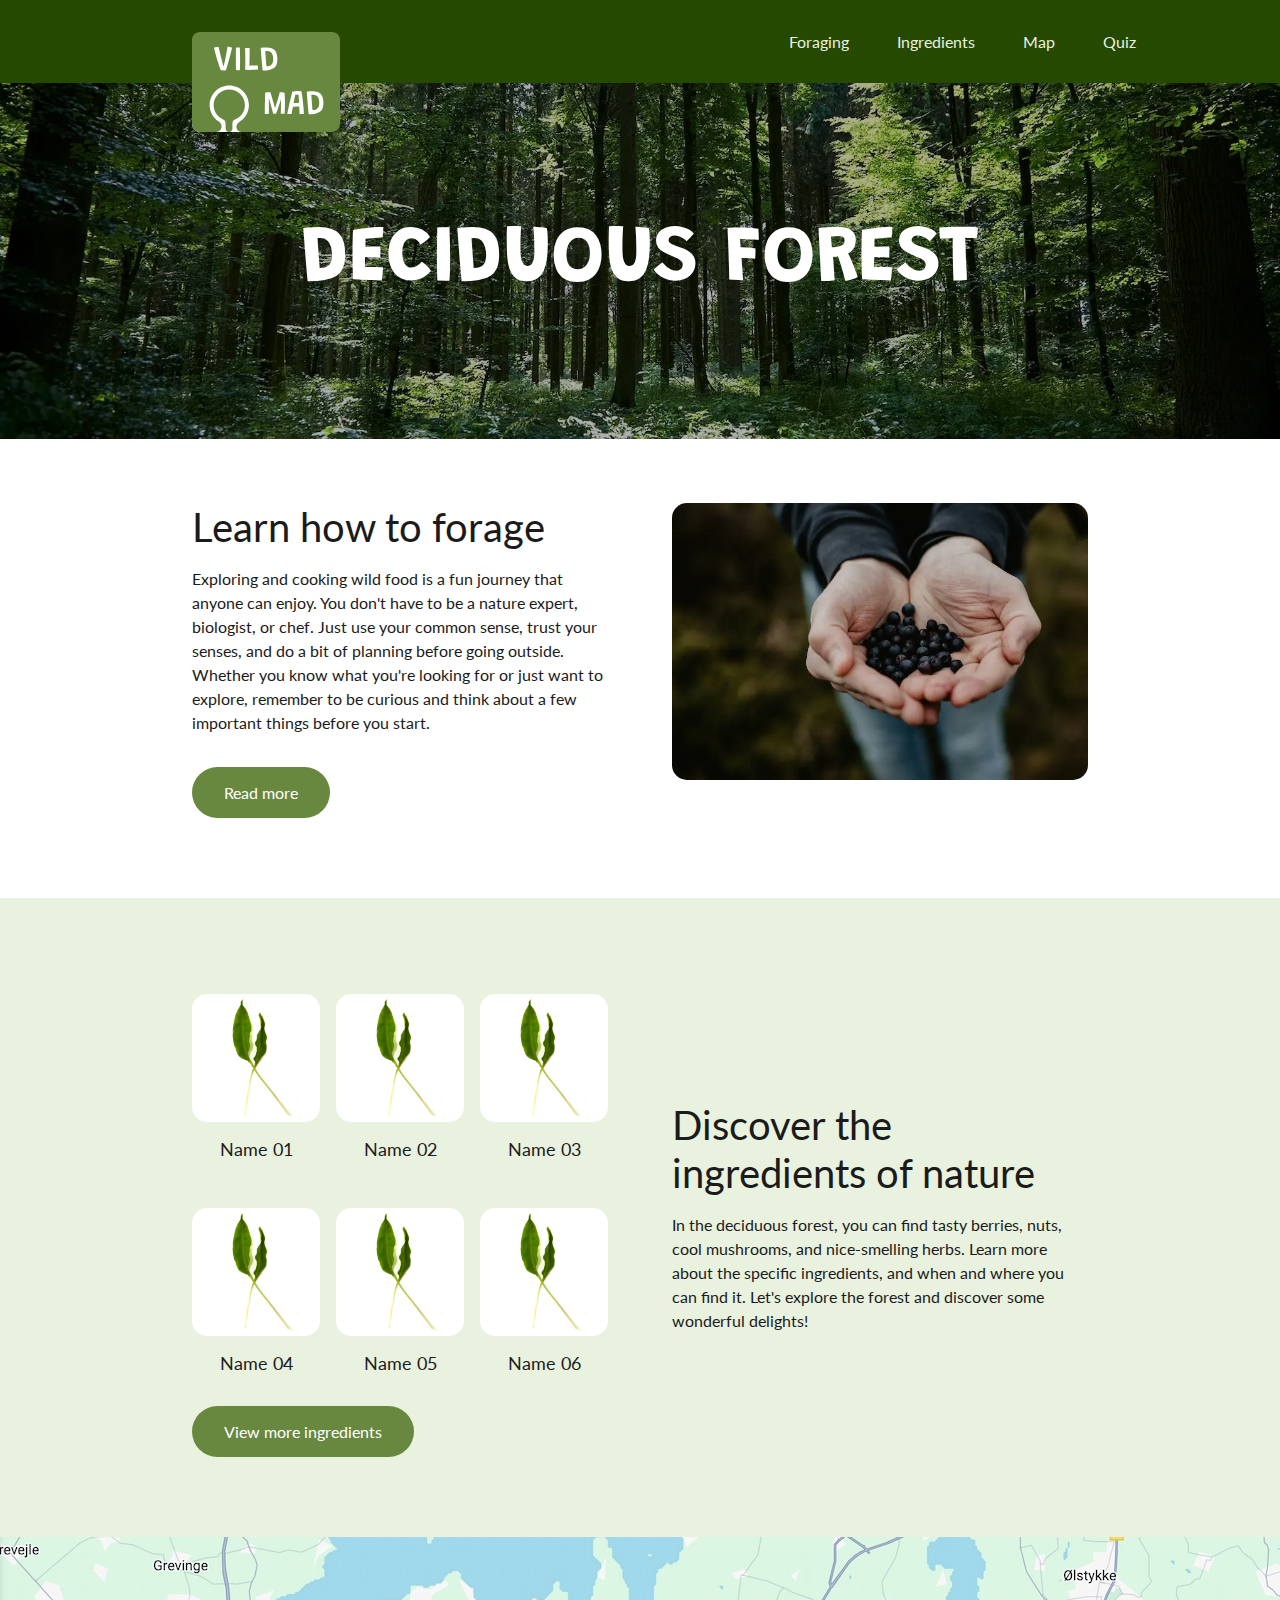
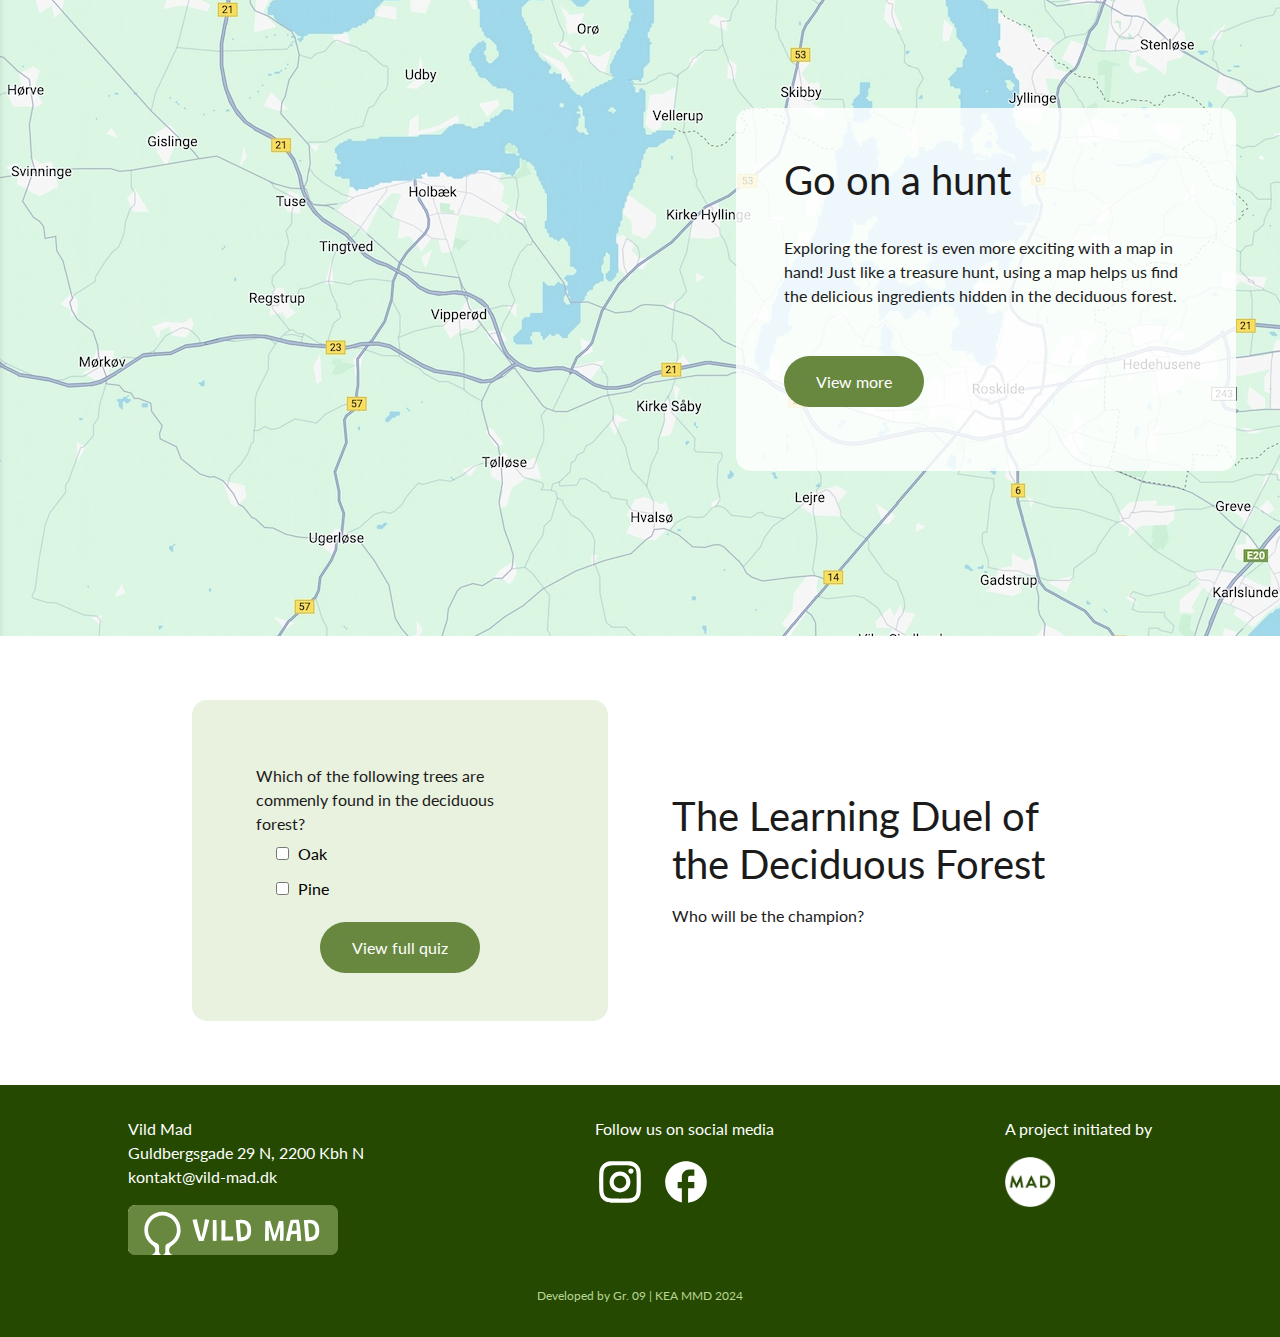
==== index.html @ 825accad "indsat billeder hero" ====
<!DOCTYPE html>
<html lang="en">
  <head>
    <meta charset="UTF-8" />
    <meta name="viewport" content="width=device-width, initial-scale=1.0" />
    <meta name="robots" content="noindex" />

    <!-- FAVICON -->
    <link rel="apple-touch-icon" sizes="180x180" href="apple-touch-icon.png" />
    <link rel="icon" type="image/png" sizes="32x32" href="favicon-32x32.png" />
    <link rel="icon" type="image/png" sizes="16x16" href="favicon-16x16.png" />
    <link rel="manifest" href="site.webmanifest" />

    <title>Vild mad</title>

    <!-- STYLESHEETS -->
    <link rel="stylesheet" href="css/general.css" />
    <link rel="stylesheet" href="css/index.css" />

    <!-- GOOGLE FONTS -->
    <link rel="preconnect" href="https://fonts.googleapis.com" />
    <link rel="preconnect" href="https://fonts.gstatic.com" crossorigin />
    <link href="https://fonts.googleapis.com/css2?family=Grandstander:ital,wght@0,100..900;1,100..900&family=Lato:ital,wght@0,100;0,300;0,400;0,700;0,900;1,100;1,300;1,400;1,700;1,900&display=swap" rel="stylesheet" />
  </head>

  <body>
    <header>
      <a href="index.html" class="header_link">
        <picture>
          <source media="(min-width:800px)" srcset="img/logo_main.svg" class="logo" />
          <img src="img/logo_long.svg" alt="logo" style="width: auto" class="logo" />
        </picture>
      </a>

      <nav>
        <ul class="menu">
          <li><a href="foraging.html" class="a_mur a_aske">Foraging</a></li>
          <li><a href="listview.html" class="a_nat a_aske">Ingredients</a></li>
          <li><a href="map.html" class="a_sol a_aske">Map</a></li>
          <li><a href="quiz.html" class="a_blom a_aske">Quiz</a></li>
        </ul>
        <div class="burger">
          <div class="line"></div>
          <div class="line"></div>
          <div class="line"></div>
        </div>
      </nav>
    </header>
    <main>
      <section>
        <div class="hero">
          <img src="img/index_hero.webp" alt="Trees" class="img_hero" />
          <h1 class="front">Deciduous forest</h1>
        </div>
      </section>

      <article class="foraging">
        <div class="flex_col">
          <h2>Learn how to forage</h2>
          <p>
            Exploring and cooking wild food is a fun journey that anyone can enjoy. You don't have to be a nature expert, biologist, or chef. Just use your common sense, trust your senses, and do a bit of planning before going outside. Whether you know what you're looking for or just want to explore, remember to be curious and think about a few
            important things before you start.
          </p>
          <a href="foraging.html" class="button">Read more</a>
        </div>
        <img src="img/berries.webp" alt="berries" class="img_forage_mini" />
        <!-- Photo by <a href="https://unsplash.com/@bthjnr?utm_content=creditCopyText&utm_medium=referral&utm_source=unsplash">Beth Jnr</a> on <a href="https://unsplash.com/photos/person-holding-black-round-fruits-bgFJ8_QBs0k?utm_content=creditCopyText&utm_medium=referral&utm_source=unsplash">Unsplash</a>-->
      </article>

      <section class="discover">
        <div class="flex_col">
          <h2>Discover the ingredients of nature</h2>
          <p>In the deciduous forest, you can find tasty berries, nuts, cool mushrooms, and nice-smelling herbs. Learn more about the specific ingredients, and when and where you can find it. Let's explore the forest and discover some wonderful delights!</p>
        </div>
        <div class="flex_col order">
          <div class="list">
            <article class="ingredient_article">
              <img class="ingredient_image" src="img/VILDMAD_RV_Ramslog_02.jpg" alt="Image of ingredient" />
              <h4 class="ingredient_name">Name 01</h4>

              <a class="ingredient_link" href="singleview.html"></a>
            </article>
            <article class="ingredient_article">
              <img class="ingredient_image" src="img/VILDMAD_RV_Ramslog_02.jpg" alt="Image of ingredient" />
              <h4 class="ingredient_name">Name 02</h4>

              <a class="ingredient_link" href="singleview.html"></a>
            </article>
            <article class="ingredient_article">
              <img class="ingredient_image" src="img/VILDMAD_RV_Ramslog_02.jpg" alt="Image of ingredient" />
              <h4 class="ingredient_name">Name 03</h4>

              <a class="ingredient_link" href="singleview.html"></a>
            </article>
            <article class="ingredient_article">
              <img class="ingredient_image" src="img/VILDMAD_RV_Ramslog_02.jpg" alt="Image of ingredient" />
              <h4 class="ingredient_name">Name 04</h4>

              <a class="ingredient_link" href="singleview.html"></a>
            </article>
            <article class="ingredient_article">
              <img class="ingredient_image" src="img/VILDMAD_RV_Ramslog_02.jpg" alt="Image of ingredient" />
              <h4 class="ingredient_name">Name 05</h4>

              <a class="ingredient_link" href="singleview.html"></a>
            </article>
            <article class="ingredient_article">
              <img class="ingredient_image" src="img/VILDMAD_RV_Ramslog_02.jpg" alt="Image of ingredient" />
              <h4 class="ingredient_name">Name 06</h4>

              <a class="ingredient_link" href="singleview.html"></a>
            </article>
          </div>
          <a href="listview.html" class="button">View more ingredients</a>
        </div>
      </section>

      <section class="map">
        <!-- <img src="img/google.webp" alt="map" class="img_map"> -->
        <picture>
          <source media="(min-width:650px)" srcset="img/google.webp" class="img_map" />
          <img src="img/google_2.png" alt="Flowers" style="width: auto" class="img_map" />
        </picture>
        <div class="map_boks">
          <h2>Go on a hunt</h2>
          <p>Exploring the forest is even more exciting with a map in hand! Just like a treasure hunt, using a map helps us find the delicious ingredients hidden in the deciduous forest.</p>
          <a href="map.html" class="button">View more</a>
        </div>
      </section>
      <article class="quiz">
        <div class="flex_col">
          <h2>The Learning Duel of the Deciduous Forest</h2>
          <p>Who will be the champion?</p>
        </div>
        <div class="question order">
          <p>Which of the following trees are commenly found in the deciduous forest?</p>
          <!-- Checkbox med inspiration fra chatGPT -->
          <label> <input type="checkbox" name="color" value="oak" /> Oak </label>
          <label> <input type="checkbox" name="color" value="pine" /> Pine </label>
          <a href="quiz.html" class="button b_center">View full quiz</a>
        </div>
      </article>
    </main>
    <footer>
      <section class="footer">
        <div class="footer_col">
          <p>Vild Mad <br />Guldbergsgade 29 N, 2200 Kbh N <br />kontakt@vild-mad.dk</p>
          <img src="img/logo_long.svg" alt="logo" class="footer_logo" />
        </div>
        <div class="social_flex">
          <p>Follow us on social media</p>
          <div class="social_icon_flex">
            <a href="https://www.instagram.com/">
              <img src="img/instagram.svg" alt="Instagram Logo" class="icon_social" />
            </a>
            <a href="https://www.facebook.com/">
              <img src="img/facebook.svg" alt="Facebook Logo" class="icon_social" />
            </a>
          </div>
        </div>
        <div class="footer_col">
          <p>A project initiated by</p>
          <img src="img/mad.png" alt="MAD logo" class="mad_logo" />
        </div>
      </section>
      <p class="small">Developed by Gr. 09 | KEA MMD 2024</p>
    </footer>
    <!-- Link til .js -->
    <script src="js/burgermenu.js"></script>
  </body>
</html>
---- css/general.css ----
/***********************************  VARIABLER  ***********************************/

html {
  --font_display: "Grandstander", sans-serif;
  --font_body: "Lato", sans-serif;

  --gap_s: 1rem;
  --gap_m: 2rem;
  --gap_l: 4rem;

  --radius: 15px;
  --radius_button: 30px;

  --black: #1b1b1b;
  --white: #ffffff;
  --green_1: #e9f1df;
  --green_2: #b8d593;
  --green_3: #688840;
  --green_4: #254900;
}

/***********************************  RESET + BASE ***********************************/
* {
  box-sizing: border-box;
  padding: 0;
  margin: 0;
}

body {
  max-width: 1920px;
  margin: 0 auto;
}

article {
  margin: var(--gap_m) 10%;
}

/***********************************  TEXT  ***********************************/
h1 {
  font-family: var(--font_display);
  font-size: 2.5rem;
  font-weight: 700;
  text-transform: uppercase;
  color: var(--white);
}

h2 {
  font-family: var(--font_body);
  font-size: 1.75rem;
  font-weight: 400;
  color: var(--black);
}

h3 {
  font-family: var(--font_body);
  font-size: 1.25rem;
  font-weight: 400;
  color: var(--black);
}

h4 {
  font-family: var(--font_body);
  font-size: 1.15rem;
  font-weight: 400;
  color: var(--black);
}

p {
  font-family: var(--font_body);
  font-size: 0.8rem;
  font-weight: 400;
  line-height: 150%;
  color: var(--black);
  max-width: 65ch;
}

/***********************************  IMAGES  ***********************************/
img {
  width: 100%;
  height: auto;
  display: block;
  border-radius: var(--radius);
}

.img_hero {
  border-radius: 0;
}

/***********************************  LINKS + BUTTONS  ***********************************/
/* LINKS */
a {
  font-family: var(--font_body);
  font-size: 1rem;
  font-weight: 400;
  text-decoration: none;
  color: var(--white);
}

a:visited {
  color: var(--white);
}

a:hover {
  color: var(--green_1);
}

.button {
  background-color: var(--green_3);
  border-radius: var(--radius_button);
  padding: 1rem 2rem;
  margin: 1rem 0;
  width: fit-content;
}

/***********************************  ELEMENTER  ***********************************/
.hero {
  position: relative;
  display: flex;
  justify-content: center;
  align-items: center;
}

.front {
  position: absolute;
  z-index: 1;
}

/***********************************  HEADER  ***********************************/
header {
  display: flex;
  justify-content: space-between;
  align-items: center;
  padding: 1rem 10%;

  background-color: var(--green_4);
  box-shadow: 0 0 10px rgba(0, 0, 0, 0.1);
}

.logo {
  height: 40px;
  width: auto;
  border-radius: 0px;
}

nav {
  display: flex;
  align-items: center;
}

.menu {
  display: flex;
  list-style: none;
  margin: 0;
  padding: 0;
}

.menu li {
  margin-right: 1rem;
}

.menu li:last-child {
  margin-right: 0;
}

.menu a {
  display: block;
  padding: 1rem;
  color: var(--green_1);
  text-decoration: none;
  transition: color 0.3s;
  text-align: end;
}

.menu a:hover {
  color: var(--white);
}

.burger {
  width: 30px;
  height: 20px;
  cursor: pointer;
}

.burger .line {
  width: 100%;
  height: 2px;
  background-color: var(--white);
  margin-bottom: 5px;
  transition: 0.2s linear;
}
.burger {
  display: none;
}
@media screen and (max-width: 800px) {
  .menu {
    display: none;
  }
  .burger {
    display: block;
  }
  .burger.active .line:nth-child(1) {
    transform: rotate(45deg) translate(5px, 5px);
    transition: 0.2s linear;
  }

  .burger.active .line:nth-child(2) {
    opacity: 0;
    transition: 0.15s linear;
  }

  .burger.active .line:nth-child(3) {
    transform: rotate(-45deg) translate(5px, -5px);
    transition: 0.2s linear;
  }

  nav.active .menu {
    display: block;
    background-color: var(--green_4);
    opacity: 80%;
    position: absolute;
    top: 50px;
    left: 0;
    width: 100%;
    height: 100%;
    box-shadow: 0 0 10px rgba(0, 0, 0, 0.1);
    z-index: 100;
  }

  nav.active .menu li {
    margin: 10px 20px;
  }

  nav.active .menu a {
    font-size: 24px;
  }
}

/***********************************  FOOTER  ***********************************/
footer {
  background-color: var(--green_4);
  padding: var(--gap_m) 10%;
  display: flex;
  flex-direction: column;
  gap: var(--gap_m);
}

footer p {
  color: var(--white);
}

.footer {
  display: flex;
  flex-direction: column;
  gap: var(--gap_m);
}

.footer_col {
  display: flex;
  flex-direction: column;
  gap: var(--gap_s);
  align-items: start;
}

.footer_logo {
  height: 50px;
  width: auto;
  border-radius: 0px;
}

.social_flex {
  display: flex;
  flex-direction: column;
  align-items: start;
}
.social_icon_flex {
  display: flex;
  flex-direction: row;
  align-items: center;
  justify-items: center;
  gap: 1rem;
  margin: 1rem 0;
}

.icon_social,
.mad_logo {
  width: 50px;
}

.small {
  color: var(--green_2);
  font-size: 0.75rem;
}

/***********************************  FLEX  ***********************************/
.flex_col {
  display: flex;
  flex-direction: column;
  gap: var(--gap_s);
}

/******************************************************************************************************************************/
/**********************************************************  DESKTOP  *********************************************************/
@media (min-width: 800px) {
  /*  HEADER  */
  header {
    position: relative;
    justify-content: end;
    overflow: visible;
  }

  .header_link {
    position: absolute;
    top: var(--gap_m);
    left: 15%;
    z-index: 2;
  }

  .logo {
    height: 100px;
  }
  /* TEXT */
  h1 {
    font-size: 5rem;
  }
  h2 {
    font-size: 2.5rem;
  }
  h3 {
    font-size: 1.75rem;
  }
  p {
    font-size: 1rem;
  }

  footer {
    display: flex;
    flex-direction: column;
    align-items: center;
  }

  .footer {
    display: flex;
    flex-direction: row;
    justify-content: space-between;
    gap: var(--gap_m);
    width: 100%;
  }
}
---- css/index.css ----
/***********************************  VARIABLER  ***********************************/

html {
  --font_display: "Grandstander", sans-serif;
  --font_body: "Lato", sans-serif;

  --gap_s: 1rem;
  --gap_m: 2rem;
  --gap_l: 4rem;

  --radius: 15px;
  --radius_button: 30px;

  --black: #1b1b1b;
  --white: #ffffff;
  --green_1: #e9f1df;
  --green_2: #b8d593;
  --green_3: #688840;
  --green_4: #254900;
}

.img_hero {
  filter: brightness(70%);
}

/*************** FORAGE *******************/
.foraging {
  display: flex;
  flex-direction: column;
  gap: var(--gap_m);
}

.img_forage_mini {
  max-width: 450px;
}

/********* DISCOVER / INGREDIENTS *********/
.discover {
  background-color: var(--green_1);
  padding: var(--gap_l) 10%;
}

.list {
  display: grid;
  grid-template-columns: repeat(auto-fill, minmax(150px, 1fr));
  gap: var(--gap_s);
}

.ingredient_article {
  position: relative;
  display: flex;
  flex-direction: column;
  align-items: center;
  gap: var(--gap_s);
  margin: var(--gap_m) 0 0;
}

.ingredient_link {
  position: absolute;
  top: 0;
  left: 0;
  width: 100%;
  height: 100%;
}

/******************* MAP ******************/
.map {
  position: relative;
}

.img_map {
  border-radius: 0;
}

.map_boks {
  background-color: rgba(255, 255, 255, 0.824);
  position: absolute;
  z-index: 1;
  top: 0%;
  left: 0%;
  width: 82%;
  max-width: 500px;
  padding: var(--gap_m);
  margin: var(--gap_m);
  border-radius: var(--radius);
  display: flex;
  flex-direction: column;
  gap: var(--gap_s);
}

/***************** QUIZ *******************/
.quiz {
  display: flex;
  flex-direction: column;
  gap: var(--gap_m);
}

.question {
  background-color: var(--green_1);
  padding: 4rem 4rem 2rem 4rem;
  border-radius: var(--radius);
  display: flex;
  align-content: center;
  flex-direction: column;
}

label {
  display: block;
  margin-bottom: 8px;
  font-family: var(--font_body);
  padding-left: 20px;
  padding-top: 8px;
}

input[type="checkbox"] {
  margin-right: 5px;
  font-family: var(--font_body);
}

.b_center {
  align-self: center;
}

@media screen and (min-width: 800px) {
  .order {
    order: -1;
  }

  .flex_col {
    justify-content: center;
  }
  /**************** FORAGE ****************/
  .foraging {
    display: grid;
    grid-template-columns: 1fr 1fr;
    gap: var(--gap_l);
    margin: var(--gap_l) 15%;
  }

  .list {
    grid-template-columns: 1fr 1fr 1fr;
  }

  /******** DISCOVER / INGREDIENTS *********/
  .discover {
    display: grid;
    grid-template-columns: 1fr 1fr;
    gap: var(--gap_l);
    padding: var(--gap_l) 15%;
  }

  /******************* MAP ******************/
  .map {
    position: relative;
    display: flex;
    flex-direction: column;
    gap: var(--gap_m);
  }
  .map_boks {
    background-color: rgba(255, 255, 255, 0.824);
    position: absolute;
    z-index: 1;
    top: 20%;
    left: 55%;
    padding: 3rem;
    margin: var(--gap_m);
    border-radius: var(--radius);
    display: flex;
    flex-direction: column;
    gap: var(--gap_m);
  }

  /***************** QUIZ *******************/
  .quiz {
    display: grid;
    grid-template-columns: 1fr 1fr;
    gap: var(--gap_l);
    margin: var(--gap_l) 15%;
  }
}
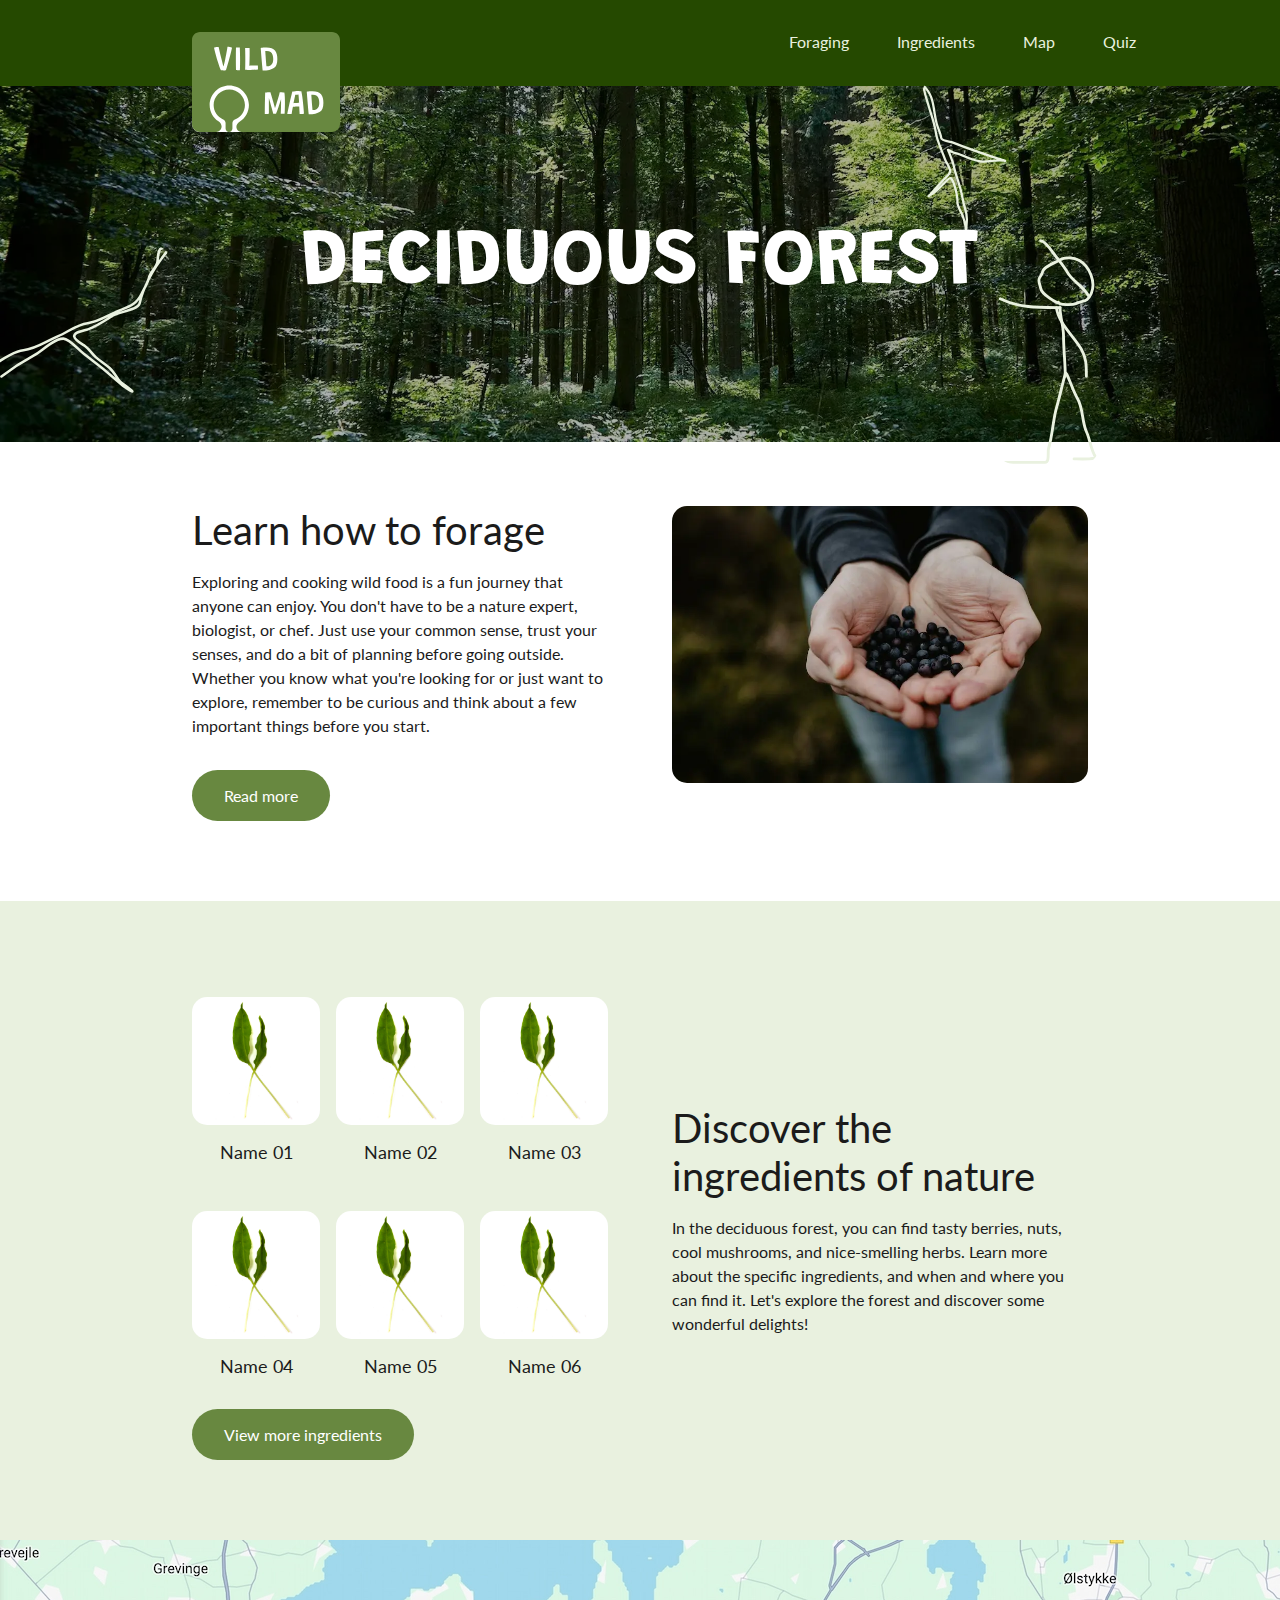
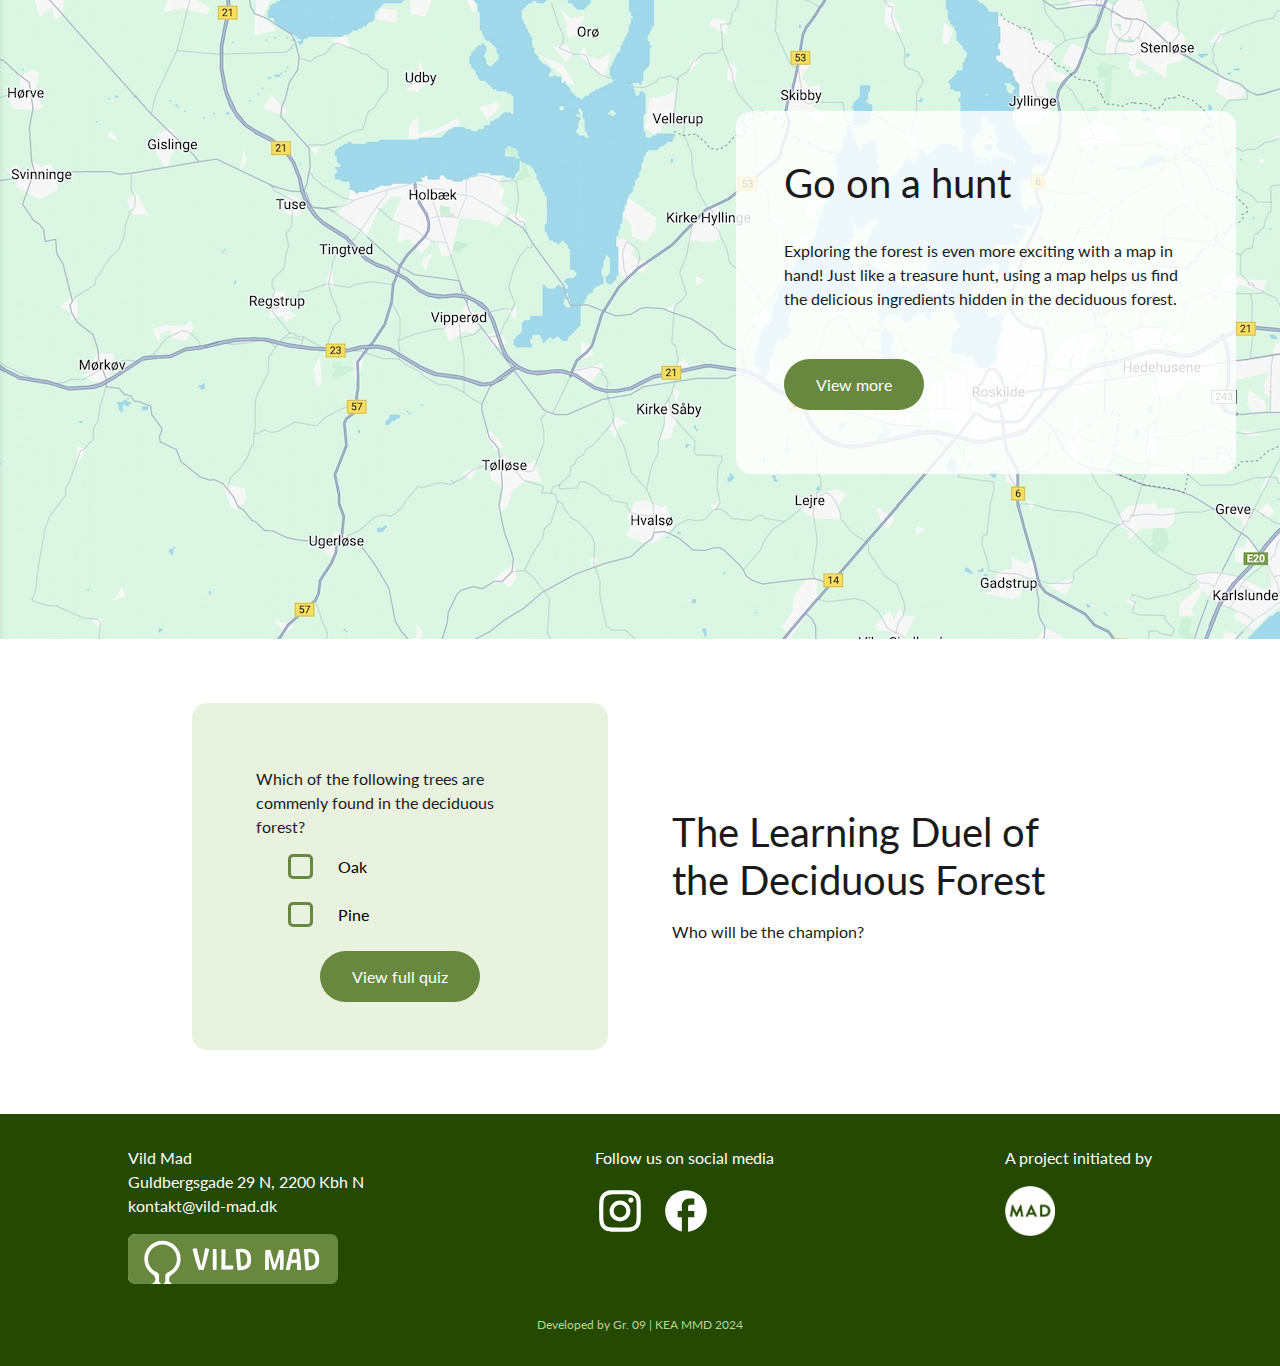
==== commit 2f9a17d0: "tegninger" ====
--- a/index.html
+++ b/index.html
@@ -51,6 +51,9 @@
         <div class="hero">
           <img src="img/index_hero.webp" alt="Trees" class="img_hero" />
           <h1 class="front">Deciduous forest</h1>
+          <img class="mand" src="img/mand.svg" alt="mand" />
+          <img class="gren_7" src="img/gren7.svg" alt="gren" />
+          <img class="gren_3" src="img/gren3.svg" alt="gren" />
         </div>
       </section>
 
--- a/css/general.css
+++ b/css/general.css
@@ -112,6 +112,44 @@
   width: fit-content;
 }
 
+.button:hover {
+  transform: scale(1.05);
+}
+
+/***********************************  LISTEPUNKTER  ***********************************/
+
+/* Nedenstående er lånt herfra https://codepen.io/toianw/pen/YqEqrz */
+
+li {
+  list-style-type: none;
+}
+
+li > a {
+  display: inline-block;
+  position: relative;
+}
+
+li > a::after {
+  content: "";
+  display: block;
+  margin: auto;
+  height: 3px;
+  width: 0;
+  top: 5px;
+  background: transparent;
+  transition: all 0.3s;
+}
+
+li > a:hover::after,
+li > a.active-nav::after {
+  width: 100%;
+  background: var(--green_3);
+}
+
+.active {
+  font-weight: 800;
+  color: var(--white);
+}
 /***********************************  ELEMENTER  ***********************************/
 .hero {
   position: relative;
@@ -291,6 +329,42 @@
   font-size: 0.75rem;
 }
 
+/***********************************  BREADCRUMBS  ***********************************/
+/* Opbygget efter følgende: https://www.w3schools.com/howto/howto_css_breadcrumbs.asp */
+
+/* Style the list */
+ul.breadcrumb {
+  padding: var(--gap_s);
+  list-style: none;
+  /* background-color: #eee; */
+}
+
+/* Display list items side by side */
+ul.breadcrumb li {
+  display: inline;
+  font-size: 1rem;
+  font-family: var(--font_body);
+}
+
+/* Add a slash symbol (/) before/behind each list item */
+ul.breadcrumb li + li:before {
+  padding: var(--gap_s);
+  color: var(--black);
+  content: "/\00a0";
+}
+
+/* Add a color to all links inside the list */
+ul.breadcrumb li a {
+  color: var(--green_3);
+  text-decoration: none;
+}
+
+/* Add a color on mouse-over */
+ul.breadcrumb li a:hover {
+  color: var(--green_3);
+  text-decoration: underline;
+}
+
 /***********************************  FLEX  ***********************************/
 .flex_col {
   display: flex;
--- a/css/index.css
+++ b/css/index.css
@@ -121,6 +121,41 @@
   align-self: center;
 }
 
+/***************** checkbox ***********/
+.quiz label {
+  display: block;
+  display: flex;
+  justify-content: flex-start;
+  align-items: center;
+  margin-top: 15px;
+  padding: 0rem 2rem;
+  gap: 20px;
+}
+
+input[type="checkbox"] {
+  appearance: none;
+  -webkit-appearance: none;
+  display: flex;
+  align-content: center;
+  justify-content: center;
+  font-size: 2rem;
+  padding: 0.1rem;
+  border: 0.2rem solid var(--green_3);
+  border-radius: 5px;
+}
+
+input[type="checkbox"]::before {
+  content: "";
+  width: 1rem;
+  height: 1rem;
+  transform: scale(0);
+  background-color: var(--green_3);
+}
+
+input[type="checkbox"]:checked::before {
+  transform: scale(1);
+}
+
 @media screen and (min-width: 800px) {
   .order {
     order: -1;
@@ -129,6 +164,29 @@
   .flex_col {
     justify-content: center;
   }
+
+  /**************** ilustrationer ****************/
+  .mand {
+    position: absolute;
+    top: 43%;
+    left: 78%;
+    width: 100px;
+  }
+
+  .gren_7 {
+    position: absolute;
+    top: 45%;
+    left: 0%;
+    width: 170px;
+  }
+
+  .gren_3 {
+    position: absolute;
+    top: -2%;
+    left: 72%;
+    width: 85px;
+  }
+
   /**************** FORAGE ****************/
   .foraging {
     display: grid;
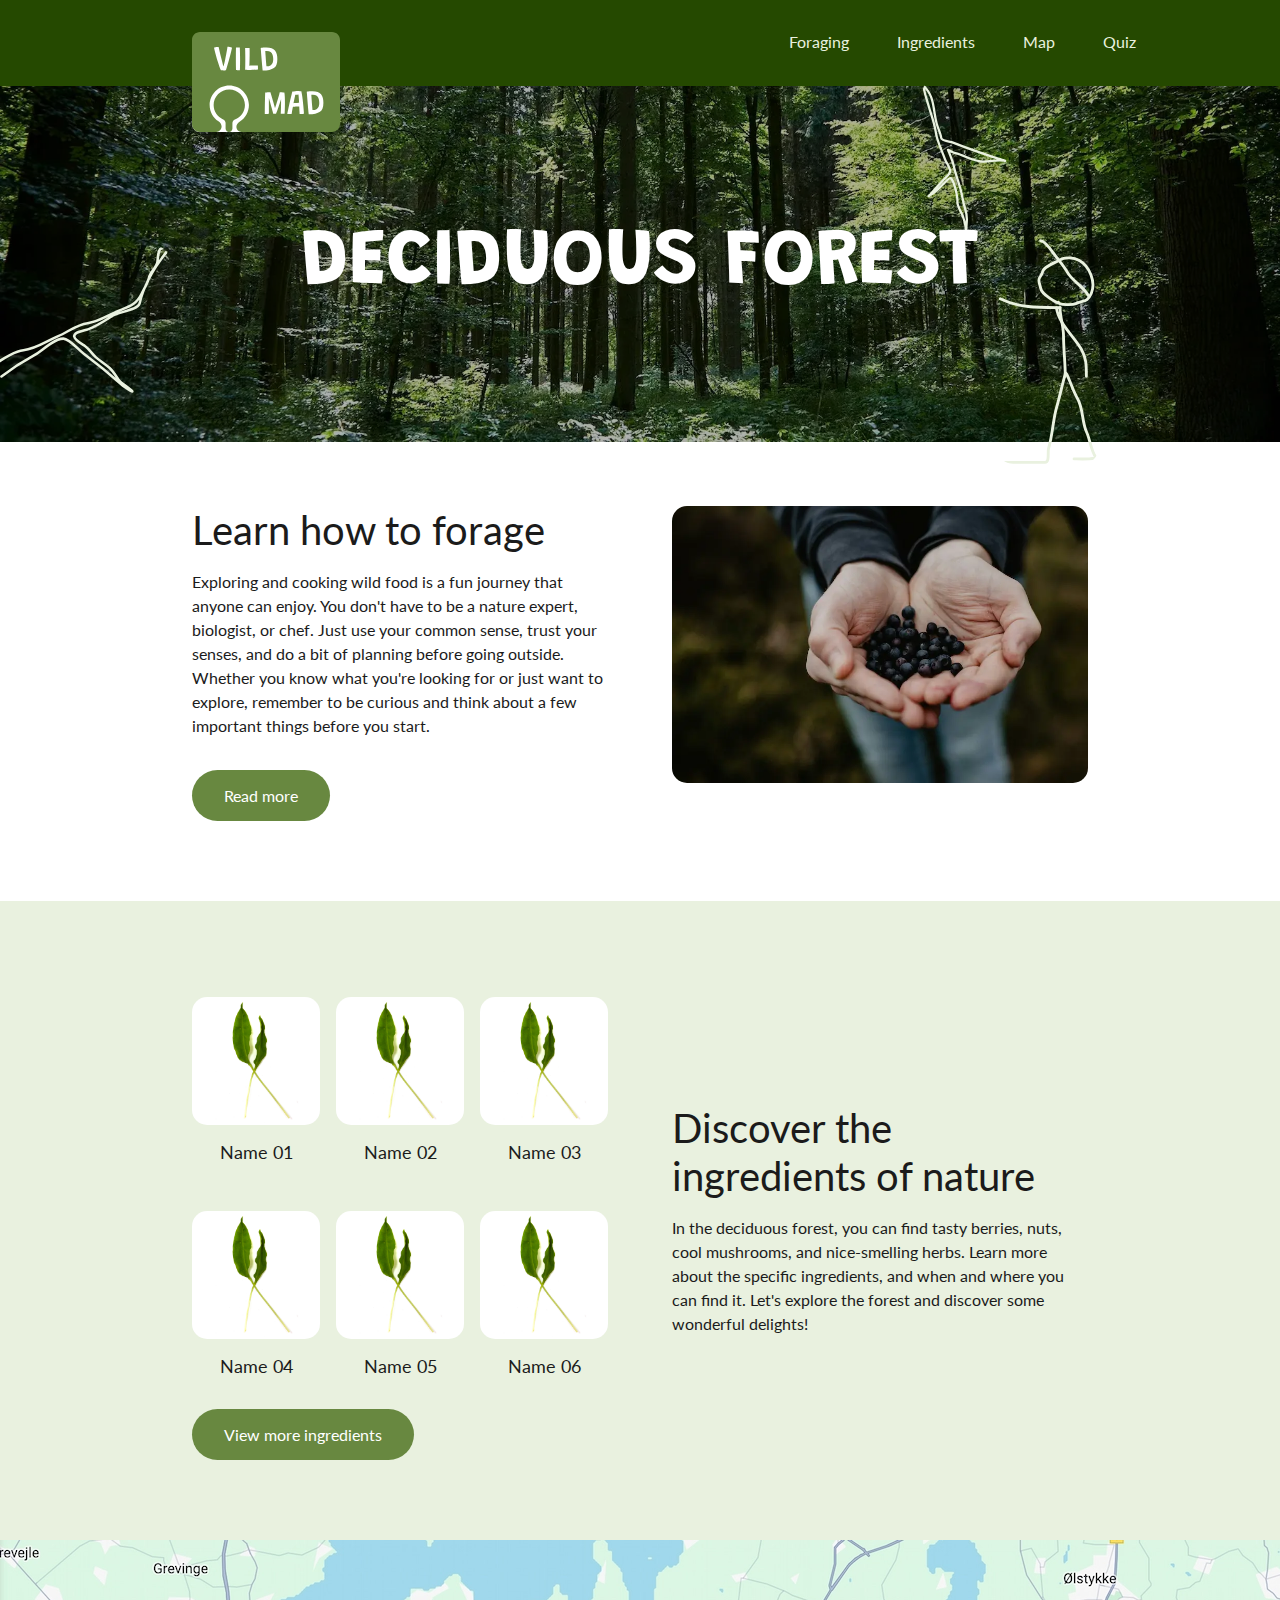
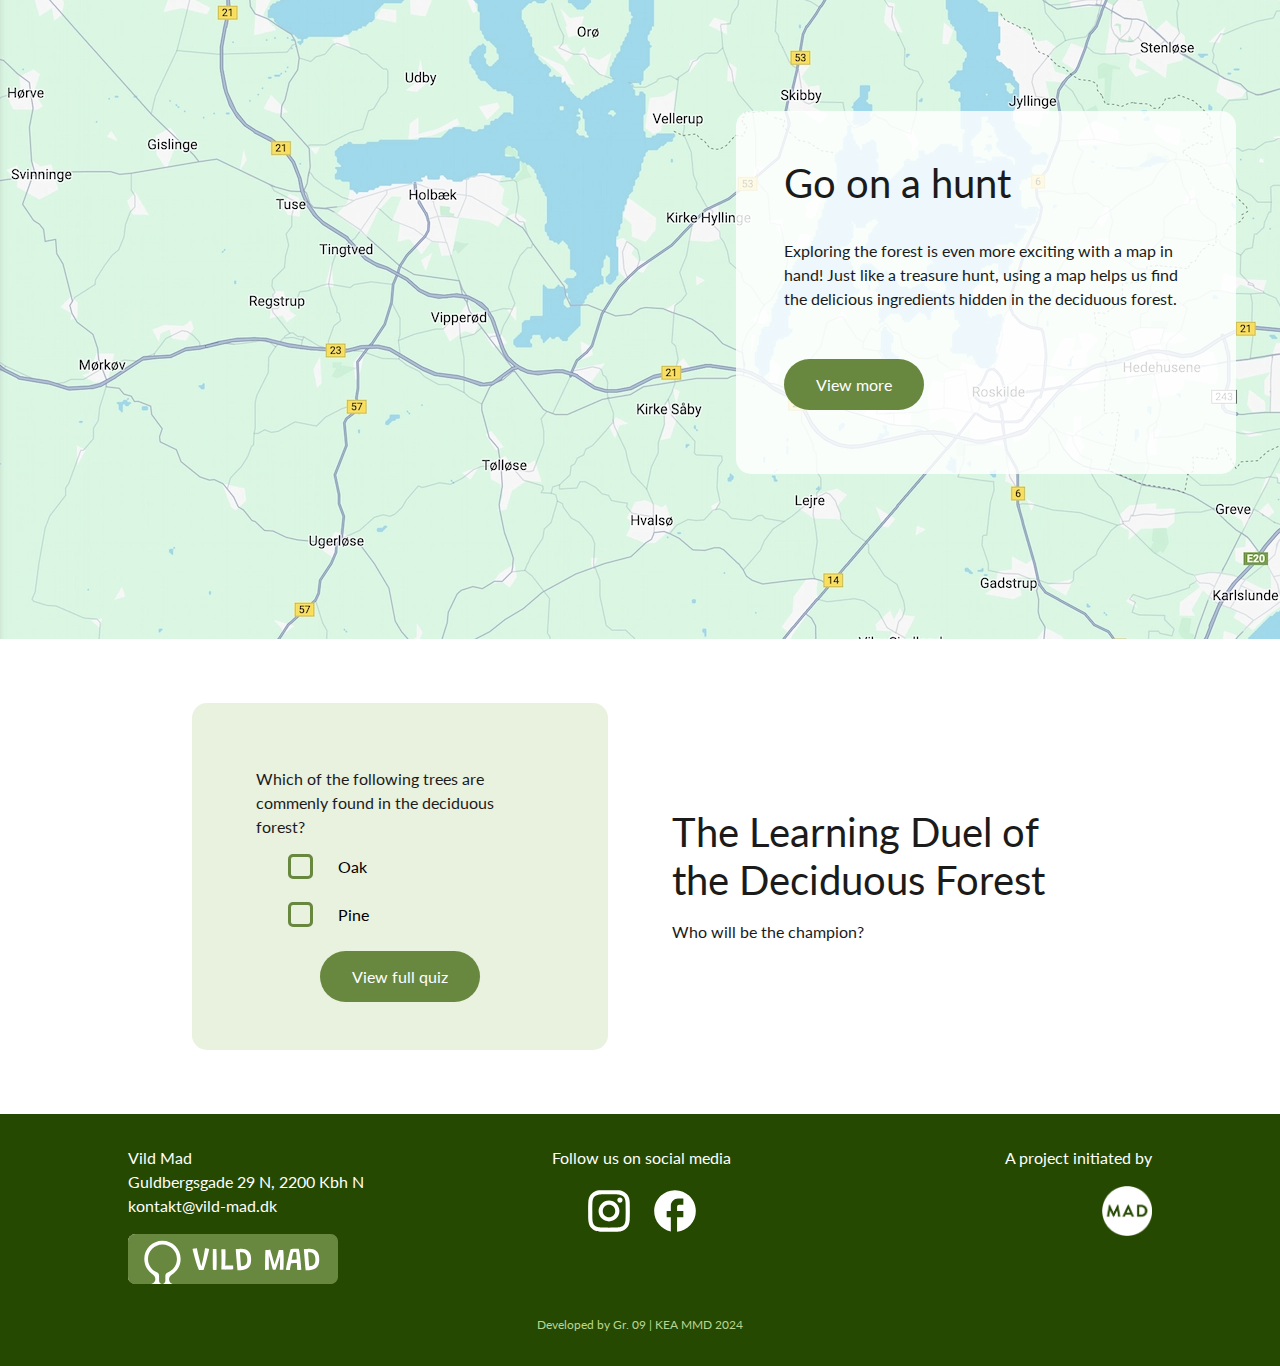
==== commit 343a97d1: "footer + header on all pages. small styling fix" ====
--- a/index.html
+++ b/index.html
@@ -1,174 +1,183 @@
 <!DOCTYPE html>
 <html lang="en">
-  <head>
-    <meta charset="UTF-8" />
-    <meta name="viewport" content="width=device-width, initial-scale=1.0" />
-    <meta name="robots" content="noindex" />
 
-    <!-- FAVICON -->
-    <link rel="apple-touch-icon" sizes="180x180" href="apple-touch-icon.png" />
-    <link rel="icon" type="image/png" sizes="32x32" href="favicon-32x32.png" />
-    <link rel="icon" type="image/png" sizes="16x16" href="favicon-16x16.png" />
-    <link rel="manifest" href="site.webmanifest" />
+<head>
+  <meta charset="UTF-8" />
+  <meta name="viewport" content="width=device-width, initial-scale=1.0" />
+  <meta name="robots" content="noindex" />
 
-    <title>Vild mad</title>
+  <!-- FAVICON -->
+  <link rel="apple-touch-icon" sizes="180x180" href="apple-touch-icon.png" />
+  <link rel="icon" type="image/png" sizes="32x32" href="favicon-32x32.png" />
+  <link rel="icon" type="image/png" sizes="16x16" href="favicon-16x16.png" />
+  <link rel="manifest" href="site.webmanifest" />
 
-    <!-- STYLESHEETS -->
-    <link rel="stylesheet" href="css/general.css" />
-    <link rel="stylesheet" href="css/index.css" />
+  <title>Vild mad</title>
 
-    <!-- GOOGLE FONTS -->
-    <link rel="preconnect" href="https://fonts.googleapis.com" />
-    <link rel="preconnect" href="https://fonts.gstatic.com" crossorigin />
-    <link href="https://fonts.googleapis.com/css2?family=Grandstander:ital,wght@0,100..900;1,100..900&family=Lato:ital,wght@0,100;0,300;0,400;0,700;0,900;1,100;1,300;1,400;1,700;1,900&display=swap" rel="stylesheet" />
-  </head>
+  <!-- STYLESHEETS -->
+  <link rel="stylesheet" href="css/general.css" />
+  <link rel="stylesheet" href="css/index.css" />
 
-  <body>
-    <header>
-      <a href="index.html" class="header_link">
-        <picture>
-          <source media="(min-width:800px)" srcset="img/logo_main.svg" class="logo" />
-          <img src="img/logo_long.svg" alt="logo" style="width: auto" class="logo" />
-        </picture>
-      </a>
+  <!-- GOOGLE FONTS -->
+  <link rel="preconnect" href="https://fonts.googleapis.com" />
+  <link rel="preconnect" href="https://fonts.gstatic.com" crossorigin />
+  <link
+    href="https://fonts.googleapis.com/css2?family=Grandstander:ital,wght@0,100..900;1,100..900&family=Lato:ital,wght@0,100;0,300;0,400;0,700;0,900;1,100;1,300;1,400;1,700;1,900&display=swap"
+    rel="stylesheet" />
+</head>
 
-      <nav>
-        <ul class="menu">
-          <li><a href="foraging.html" class="a_mur a_aske">Foraging</a></li>
-          <li><a href="listview.html" class="a_nat a_aske">Ingredients</a></li>
-          <li><a href="map.html" class="a_sol a_aske">Map</a></li>
-          <li><a href="quiz.html" class="a_blom a_aske">Quiz</a></li>
-        </ul>
-        <div class="burger">
-          <div class="line"></div>
-          <div class="line"></div>
-          <div class="line"></div>
+<body>
+  <header>
+    <a href="index.html" class="header_link">
+      <picture>
+        <source media="(min-width:800px)" srcset="img/logo_main.svg" class="logo">
+        <img src="img/logo_long.svg" alt="logo" style="width:auto;" class="logo">
+      </picture>
+    </a>
+    <nav>
+      <ul class="menu">
+        <li><a href="foraging.html">Foraging</a></li>
+        <li><a href="listview.html">Ingredients</a></li>
+        <li><a href="map.html">Map</a></li>
+        <li><a href="quiz.html">Quiz</a></li>
+      </ul>
+      <div class="burger">
+        <div class="line"></div>
+        <div class="line"></div>
+        <div class="line"></div>
+      </div>
+    </nav>
+  </header>
+  <main>
+    <section>
+      <div class="hero">
+        <img src="img/index_hero.webp" alt="Trees" class="img_hero" />
+        <h1 class="front">Deciduous forest</h1>
+        <img class="mand" src="img/mand.svg" alt="mand" />
+        <img class="gren_7" src="img/gren7.svg" alt="gren" />
+        <img class="gren_3" src="img/gren3.svg" alt="gren" />
+      </div>
+    </section>
+
+    <article class="foraging">
+      <div class="flex_col">
+        <h2>Learn how to forage</h2>
+        <p>
+          Exploring and cooking wild food is a fun journey that anyone can enjoy. You don't have to be a nature expert,
+          biologist, or chef. Just use your common sense, trust your senses, and do a bit of planning before going
+          outside. Whether you know what you're looking for or just want to explore, remember to be curious and think
+          about a few
+          important things before you start.
+        </p>
+        <a href="foraging.html" class="button">Read more</a>
+      </div>
+      <img src="img/berries.webp" alt="berries" class="img_forage_mini" />
+      <!-- Photo by <a href="https://unsplash.com/@bthjnr?utm_content=creditCopyText&utm_medium=referral&utm_source=unsplash">Beth Jnr</a> on <a href="https://unsplash.com/photos/person-holding-black-round-fruits-bgFJ8_QBs0k?utm_content=creditCopyText&utm_medium=referral&utm_source=unsplash">Unsplash</a>-->
+    </article>
+
+    <section class="discover">
+      <div class="flex_col">
+        <h2>Discover the ingredients of nature</h2>
+        <p>In the deciduous forest, you can find tasty berries, nuts, cool mushrooms, and nice-smelling herbs. Learn
+          more about the specific ingredients, and when and where you can find it. Let's explore the forest and discover
+          some wonderful delights!</p>
+      </div>
+      <div class="flex_col order">
+        <div class="list">
+          <article class="ingredient_article">
+            <img class="ingredient_image" src="img/VILDMAD_RV_Ramslog_02.jpg" alt="Image of ingredient" />
+            <h4 class="ingredient_name">Name 01</h4>
+
+            <a class="ingredient_link" href="singleview.html"></a>
+          </article>
+          <article class="ingredient_article">
+            <img class="ingredient_image" src="img/VILDMAD_RV_Ramslog_02.jpg" alt="Image of ingredient" />
+            <h4 class="ingredient_name">Name 02</h4>
+
+            <a class="ingredient_link" href="singleview.html"></a>
+          </article>
+          <article class="ingredient_article">
+            <img class="ingredient_image" src="img/VILDMAD_RV_Ramslog_02.jpg" alt="Image of ingredient" />
+            <h4 class="ingredient_name">Name 03</h4>
+
+            <a class="ingredient_link" href="singleview.html"></a>
+          </article>
+          <article class="ingredient_article">
+            <img class="ingredient_image" src="img/VILDMAD_RV_Ramslog_02.jpg" alt="Image of ingredient" />
+            <h4 class="ingredient_name">Name 04</h4>
+
+            <a class="ingredient_link" href="singleview.html"></a>
+          </article>
+          <article class="ingredient_article">
+            <img class="ingredient_image" src="img/VILDMAD_RV_Ramslog_02.jpg" alt="Image of ingredient" />
+            <h4 class="ingredient_name">Name 05</h4>
+
+            <a class="ingredient_link" href="singleview.html"></a>
+          </article>
+          <article class="ingredient_article">
+            <img class="ingredient_image" src="img/VILDMAD_RV_Ramslog_02.jpg" alt="Image of ingredient" />
+            <h4 class="ingredient_name">Name 06</h4>
+
+            <a class="ingredient_link" href="singleview.html"></a>
+          </article>
         </div>
-      </nav>
-    </header>
-    <main>
-      <section>
-        <div class="hero">
-          <img src="img/index_hero.webp" alt="Trees" class="img_hero" />
-          <h1 class="front">Deciduous forest</h1>
-          <img class="mand" src="img/mand.svg" alt="mand" />
-          <img class="gren_7" src="img/gren7.svg" alt="gren" />
-          <img class="gren_3" src="img/gren3.svg" alt="gren" />
+        <a href="listview.html" class="button">View more ingredients</a>
+      </div>
+    </section>
+
+    <section class="map">
+      <!-- <img src="img/google.webp" alt="map" class="img_map"> -->
+      <picture>
+        <source media="(min-width:650px)" srcset="img/google.webp" class="img_map" />
+        <img src="img/google_2.png" alt="Flowers" style="width: auto" class="img_map" />
+      </picture>
+      <div class="map_boks">
+        <h2>Go on a hunt</h2>
+        <p>Exploring the forest is even more exciting with a map in hand! Just like a treasure hunt, using a map helps
+          us find the delicious ingredients hidden in the deciduous forest.</p>
+        <a href="map.html" class="button">View more</a>
+      </div>
+    </section>
+    <article class="quiz">
+      <div class="flex_col">
+        <h2>The Learning Duel of the Deciduous Forest</h2>
+        <p>Who will be the champion?</p>
+      </div>
+      <div class="question order">
+        <p>Which of the following trees are commenly found in the deciduous forest?</p>
+        <!-- Checkbox med inspiration fra chatGPT -->
+        <label> <input type="checkbox" name="color" value="oak" /> Oak </label>
+        <label> <input type="checkbox" name="color" value="pine" /> Pine </label>
+        <a href="quiz.html" class="button b_center">View full quiz</a>
+      </div>
+    </article>
+  </main>
+  <footer>
+    <section class="footer">
+      <div class="footer_col_vildmad">
+        <p>Vild Mad <br />Guldbergsgade 29 N, 2200 Kbh N <br />kontakt@vild-mad.dk</p>
+        <img src="img/logo_long.svg" alt="logo" class="footer_logo" />
+      </div>
+      <div class="social_flex">
+        <p>Follow us on social media</p>
+        <div class="social_icon_flex">
+          <a href="https://www.instagram.com/">
+            <img src="img/instagram.svg" alt="Instagram Logo" class="icon_social" />
+          </a>
+          <a href="https://www.facebook.com/">
+            <img src="img/facebook.svg" alt="Facebook Logo" class="icon_social" />
+          </a>
         </div>
-      </section>
+      </div>
+      <div class="footer_col_mad">
+        <p>A project initiated by</p>
+        <img src="img/mad.png" alt="MAD logo" class="mad_logo" />
+      </div>
+    </section>
+    <p class="small">Developed by Gr. 09 | KEA MMD 2024</p>
+  </footer>
+  <!-- Link til .js -->
+  <script src="js/burgermenu.js"></script>
+</body>
 
-      <article class="foraging">
-        <div class="flex_col">
-          <h2>Learn how to forage</h2>
-          <p>
-            Exploring and cooking wild food is a fun journey that anyone can enjoy. You don't have to be a nature expert, biologist, or chef. Just use your common sense, trust your senses, and do a bit of planning before going outside. Whether you know what you're looking for or just want to explore, remember to be curious and think about a few
-            important things before you start.
-          </p>
-          <a href="foraging.html" class="button">Read more</a>
-        </div>
-        <img src="img/berries.webp" alt="berries" class="img_forage_mini" />
-        <!-- Photo by <a href="https://unsplash.com/@bthjnr?utm_content=creditCopyText&utm_medium=referral&utm_source=unsplash">Beth Jnr</a> on <a href="https://unsplash.com/photos/person-holding-black-round-fruits-bgFJ8_QBs0k?utm_content=creditCopyText&utm_medium=referral&utm_source=unsplash">Unsplash</a>-->
-      </article>
-
-      <section class="discover">
-        <div class="flex_col">
-          <h2>Discover the ingredients of nature</h2>
-          <p>In the deciduous forest, you can find tasty berries, nuts, cool mushrooms, and nice-smelling herbs. Learn more about the specific ingredients, and when and where you can find it. Let's explore the forest and discover some wonderful delights!</p>
-        </div>
-        <div class="flex_col order">
-          <div class="list">
-            <article class="ingredient_article">
-              <img class="ingredient_image" src="img/VILDMAD_RV_Ramslog_02.jpg" alt="Image of ingredient" />
-              <h4 class="ingredient_name">Name 01</h4>
-
-              <a class="ingredient_link" href="singleview.html"></a>
-            </article>
-            <article class="ingredient_article">
-              <img class="ingredient_image" src="img/VILDMAD_RV_Ramslog_02.jpg" alt="Image of ingredient" />
-              <h4 class="ingredient_name">Name 02</h4>
-
-              <a class="ingredient_link" href="singleview.html"></a>
-            </article>
-            <article class="ingredient_article">
-              <img class="ingredient_image" src="img/VILDMAD_RV_Ramslog_02.jpg" alt="Image of ingredient" />
-              <h4 class="ingredient_name">Name 03</h4>
-
-              <a class="ingredient_link" href="singleview.html"></a>
-            </article>
-            <article class="ingredient_article">
-              <img class="ingredient_image" src="img/VILDMAD_RV_Ramslog_02.jpg" alt="Image of ingredient" />
-              <h4 class="ingredient_name">Name 04</h4>
-
-              <a class="ingredient_link" href="singleview.html"></a>
-            </article>
-            <article class="ingredient_article">
-              <img class="ingredient_image" src="img/VILDMAD_RV_Ramslog_02.jpg" alt="Image of ingredient" />
-              <h4 class="ingredient_name">Name 05</h4>
-
-              <a class="ingredient_link" href="singleview.html"></a>
-            </article>
-            <article class="ingredient_article">
-              <img class="ingredient_image" src="img/VILDMAD_RV_Ramslog_02.jpg" alt="Image of ingredient" />
-              <h4 class="ingredient_name">Name 06</h4>
-
-              <a class="ingredient_link" href="singleview.html"></a>
-            </article>
-          </div>
-          <a href="listview.html" class="button">View more ingredients</a>
-        </div>
-      </section>
-
-      <section class="map">
-        <!-- <img src="img/google.webp" alt="map" class="img_map"> -->
-        <picture>
-          <source media="(min-width:650px)" srcset="img/google.webp" class="img_map" />
-          <img src="img/google_2.png" alt="Flowers" style="width: auto" class="img_map" />
-        </picture>
-        <div class="map_boks">
-          <h2>Go on a hunt</h2>
-          <p>Exploring the forest is even more exciting with a map in hand! Just like a treasure hunt, using a map helps us find the delicious ingredients hidden in the deciduous forest.</p>
-          <a href="map.html" class="button">View more</a>
-        </div>
-      </section>
-      <article class="quiz">
-        <div class="flex_col">
-          <h2>The Learning Duel of the Deciduous Forest</h2>
-          <p>Who will be the champion?</p>
-        </div>
-        <div class="question order">
-          <p>Which of the following trees are commenly found in the deciduous forest?</p>
-          <!-- Checkbox med inspiration fra chatGPT -->
-          <label> <input type="checkbox" name="color" value="oak" /> Oak </label>
-          <label> <input type="checkbox" name="color" value="pine" /> Pine </label>
-          <a href="quiz.html" class="button b_center">View full quiz</a>
-        </div>
-      </article>
-    </main>
-    <footer>
-      <section class="footer">
-        <div class="footer_col">
-          <p>Vild Mad <br />Guldbergsgade 29 N, 2200 Kbh N <br />kontakt@vild-mad.dk</p>
-          <img src="img/logo_long.svg" alt="logo" class="footer_logo" />
-        </div>
-        <div class="social_flex">
-          <p>Follow us on social media</p>
-          <div class="social_icon_flex">
-            <a href="https://www.instagram.com/">
-              <img src="img/instagram.svg" alt="Instagram Logo" class="icon_social" />
-            </a>
-            <a href="https://www.facebook.com/">
-              <img src="img/facebook.svg" alt="Facebook Logo" class="icon_social" />
-            </a>
-          </div>
-        </div>
-        <div class="footer_col">
-          <p>A project initiated by</p>
-          <img src="img/mad.png" alt="MAD logo" class="mad_logo" />
-        </div>
-      </section>
-      <p class="small">Developed by Gr. 09 | KEA MMD 2024</p>
-    </footer>
-    <!-- Link til .js -->
-    <script src="js/burgermenu.js"></script>
-  </body>
-</html>
+</html>--- a/css/general.css
+++ b/css/general.css
@@ -120,16 +120,16 @@
 
 /* Nedenstående er lånt herfra https://codepen.io/toianw/pen/YqEqrz */
 
-li {
+nav li {
   list-style-type: none;
 }
 
-li > a {
+nav li > a {
   display: inline-block;
   position: relative;
 }
 
-li > a::after {
+nav li > a::after {
   content: "";
   display: block;
   margin: auto;
@@ -140,8 +140,12 @@
   transition: all 0.3s;
 }
 
-li > a:hover::after,
-li > a.active-nav::after {
+nav li a:hover {
+  text-decoration: none;
+}
+
+nav li > a:hover::after,
+nav li > a.active-nav::after {
   width: 100%;
   background: var(--green_3);
 }
@@ -292,7 +296,8 @@
   gap: var(--gap_m);
 }
 
-.footer_col {
+.footer_col_vildmad,
+.footer_col_mad {
   display: flex;
   flex-direction: column;
   gap: var(--gap_s);
@@ -419,4 +424,13 @@
     gap: var(--gap_m);
     width: 100%;
   }
-}
+
+  .social_flex {
+    align-items: center;
+  }
+
+  .footer_col_mad {
+    align-items: end;
+    min-width: 233px;
+  }
+}
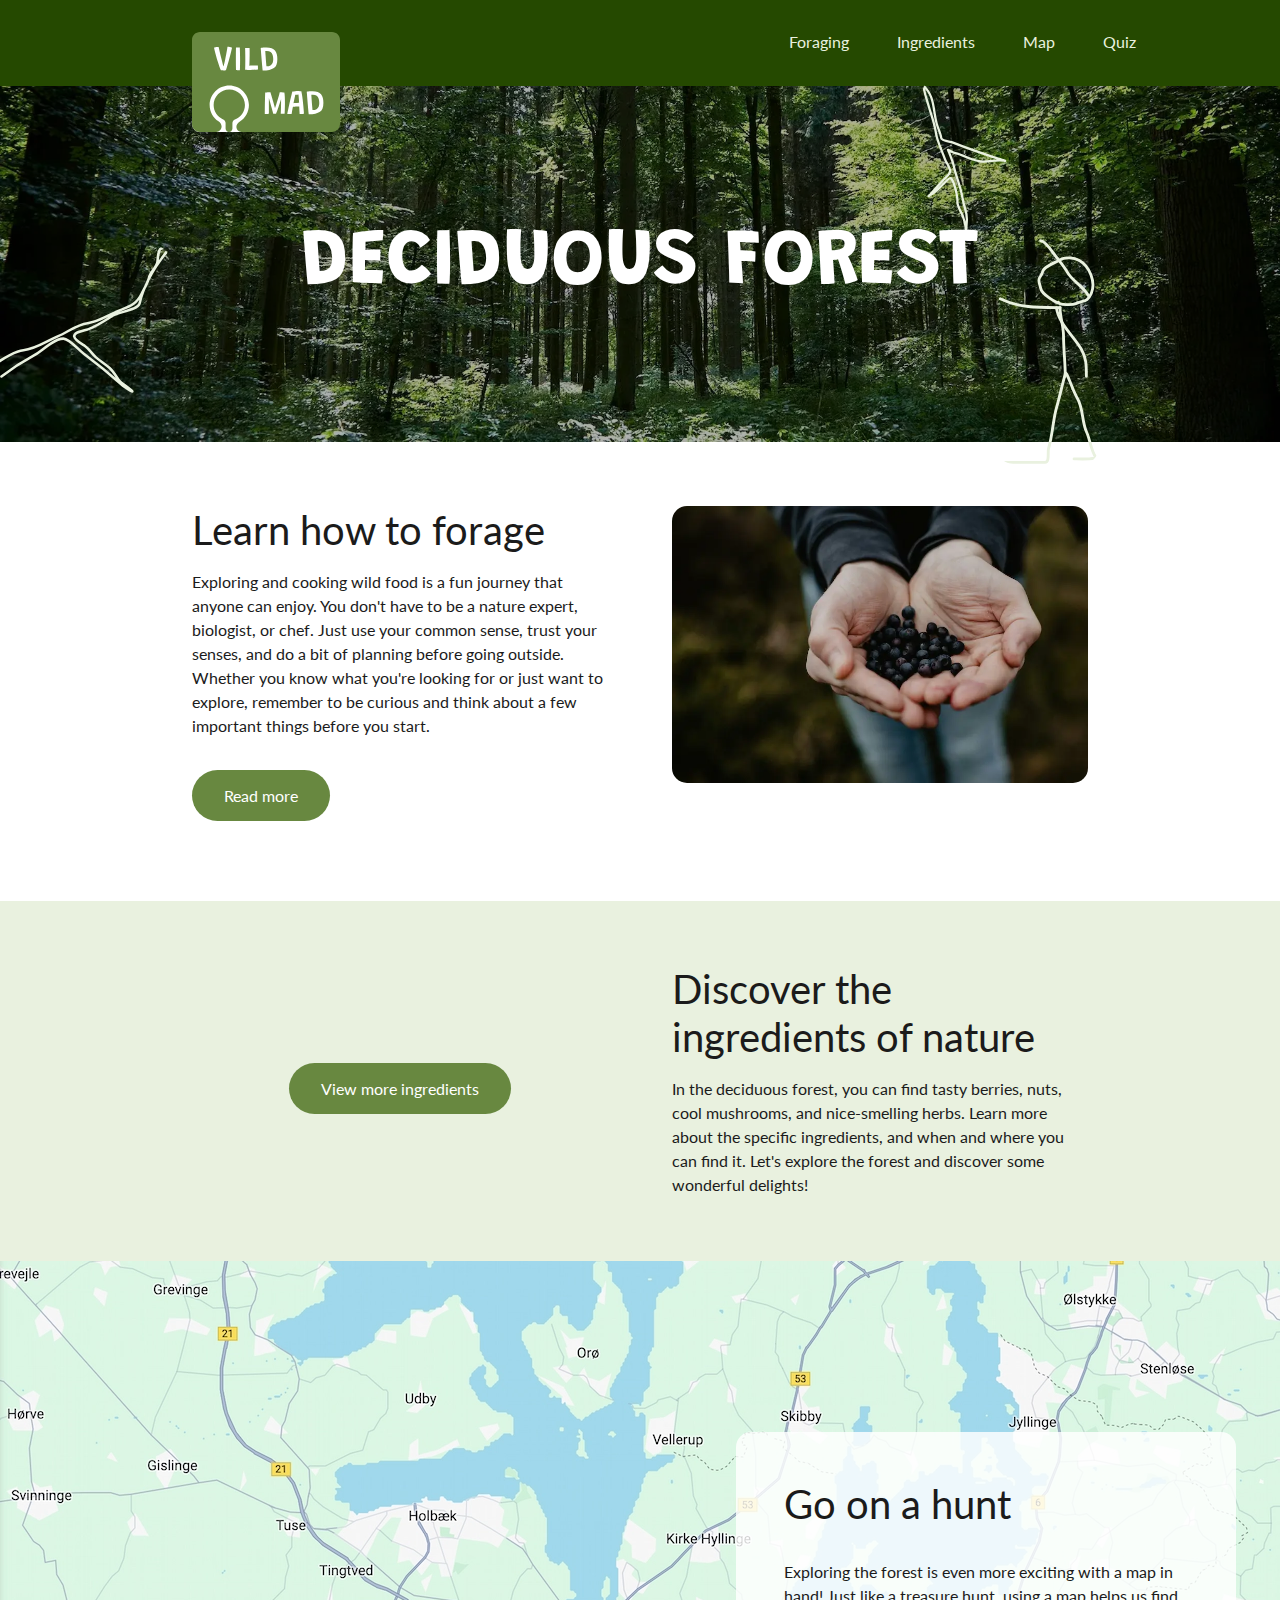
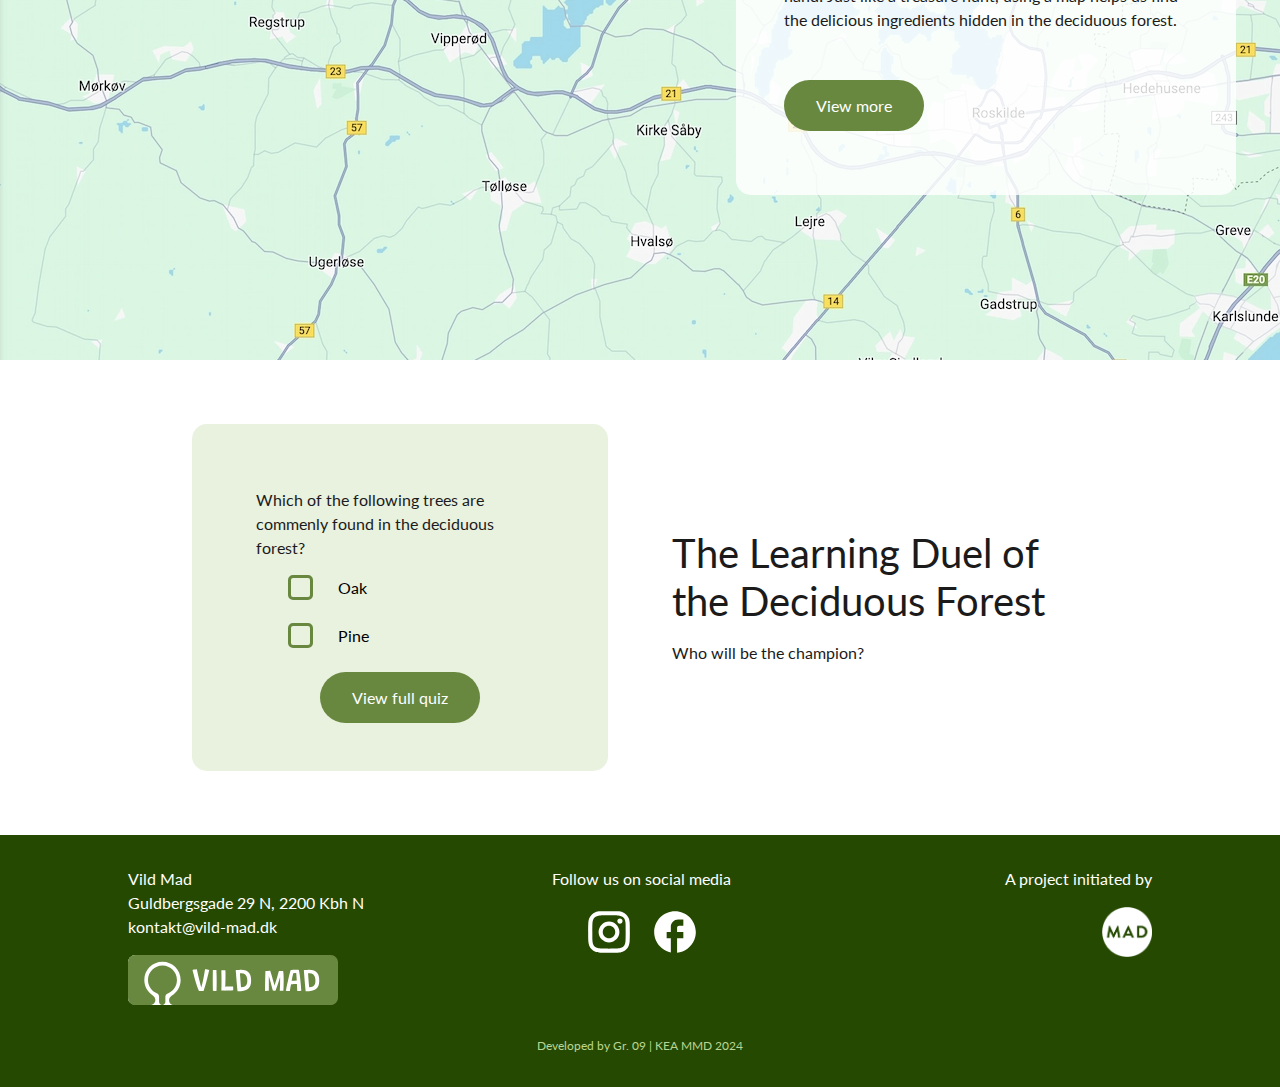
==== commit 3991fff4: "removed css-var from all except generel.css + added list view for index" ====
--- a/index.html
+++ b/index.html
@@ -83,45 +83,11 @@
           some wonderful delights!</p>
       </div>
       <div class="flex_col order">
-        <div class="list">
-          <article class="ingredient_article">
-            <img class="ingredient_image" src="img/VILDMAD_RV_Ramslog_02.jpg" alt="Image of ingredient" />
-            <h4 class="ingredient_name">Name 01</h4>
+        <div class="ingredient_container"></div>
+        <div class="center">
 
-            <a class="ingredient_link" href="singleview.html"></a>
-          </article>
-          <article class="ingredient_article">
-            <img class="ingredient_image" src="img/VILDMAD_RV_Ramslog_02.jpg" alt="Image of ingredient" />
-            <h4 class="ingredient_name">Name 02</h4>
-
-            <a class="ingredient_link" href="singleview.html"></a>
-          </article>
-          <article class="ingredient_article">
-            <img class="ingredient_image" src="img/VILDMAD_RV_Ramslog_02.jpg" alt="Image of ingredient" />
-            <h4 class="ingredient_name">Name 03</h4>
-
-            <a class="ingredient_link" href="singleview.html"></a>
-          </article>
-          <article class="ingredient_article">
-            <img class="ingredient_image" src="img/VILDMAD_RV_Ramslog_02.jpg" alt="Image of ingredient" />
-            <h4 class="ingredient_name">Name 04</h4>
-
-            <a class="ingredient_link" href="singleview.html"></a>
-          </article>
-          <article class="ingredient_article">
-            <img class="ingredient_image" src="img/VILDMAD_RV_Ramslog_02.jpg" alt="Image of ingredient" />
-            <h4 class="ingredient_name">Name 05</h4>
-
-            <a class="ingredient_link" href="singleview.html"></a>
-          </article>
-          <article class="ingredient_article">
-            <img class="ingredient_image" src="img/VILDMAD_RV_Ramslog_02.jpg" alt="Image of ingredient" />
-            <h4 class="ingredient_name">Name 06</h4>
-
-            <a class="ingredient_link" href="singleview.html"></a>
-          </article>
+          <a href="listview.html" class="button">View more ingredients</a>
         </div>
-        <a href="listview.html" class="button">View more ingredients</a>
       </div>
     </section>
 
@@ -176,8 +142,20 @@
     </section>
     <p class="small">Developed by Gr. 09 | KEA MMD 2024</p>
   </footer>
+
+  <!-- Templates -->
+  <template class="ingredient_template">
+    <article class="ingredient_article">
+      <img class="ingredient_image" src="img/VILDMAD_RV_Ramslog_02.jpg" alt="Image of ingredient" />
+      <h4 class="ingredient_name">Name</h4>
+
+      <a class="ingredient_link" href="singleview.html"></a>
+    </article>
+  </template>
+
   <!-- Link til .js -->
   <script src="js/burgermenu.js"></script>
+  <script src="js/index.js"></script>
 </body>
 
 </html>--- a/css/general.css
+++ b/css/general.css
@@ -104,7 +104,9 @@
   color: var(--green_1);
 }
 
+button,
 .button {
+  font-size: 1rem;
   background-color: var(--green_3);
   border-radius: var(--radius_button);
   padding: 1rem 2rem;
@@ -112,6 +114,7 @@
   width: fit-content;
 }
 
+button:hover,
 .button:hover {
   transform: scale(1.05);
 }
--- a/css/index.css
+++ b/css/index.css
@@ -1,24 +1,3 @@
-/***********************************  VARIABLER  ***********************************/
-
-html {
-  --font_display: "Grandstander", sans-serif;
-  --font_body: "Lato", sans-serif;
-
-  --gap_s: 1rem;
-  --gap_m: 2rem;
-  --gap_l: 4rem;
-
-  --radius: 15px;
-  --radius_button: 30px;
-
-  --black: #1b1b1b;
-  --white: #ffffff;
-  --green_1: #e9f1df;
-  --green_2: #b8d593;
-  --green_3: #688840;
-  --green_4: #254900;
-}
-
 .img_hero {
   filter: brightness(70%);
 }
@@ -53,6 +32,12 @@
   align-items: center;
   gap: var(--gap_s);
   margin: var(--gap_m) 0 0;
+}
+
+.ingredient_container {
+  display: grid;
+  grid-template-columns: repeat(auto-fill, minmax(150px, 1fr));
+  gap: var(--gap_s);
 }
 
 .ingredient_link {
@@ -61,6 +46,12 @@
   left: 0;
   width: 100%;
   height: 100%;
+}
+
+.center {
+  display: flex;
+  justify-content: center;
+  align-items: center;
 }
 
 /******************* MAP ******************/
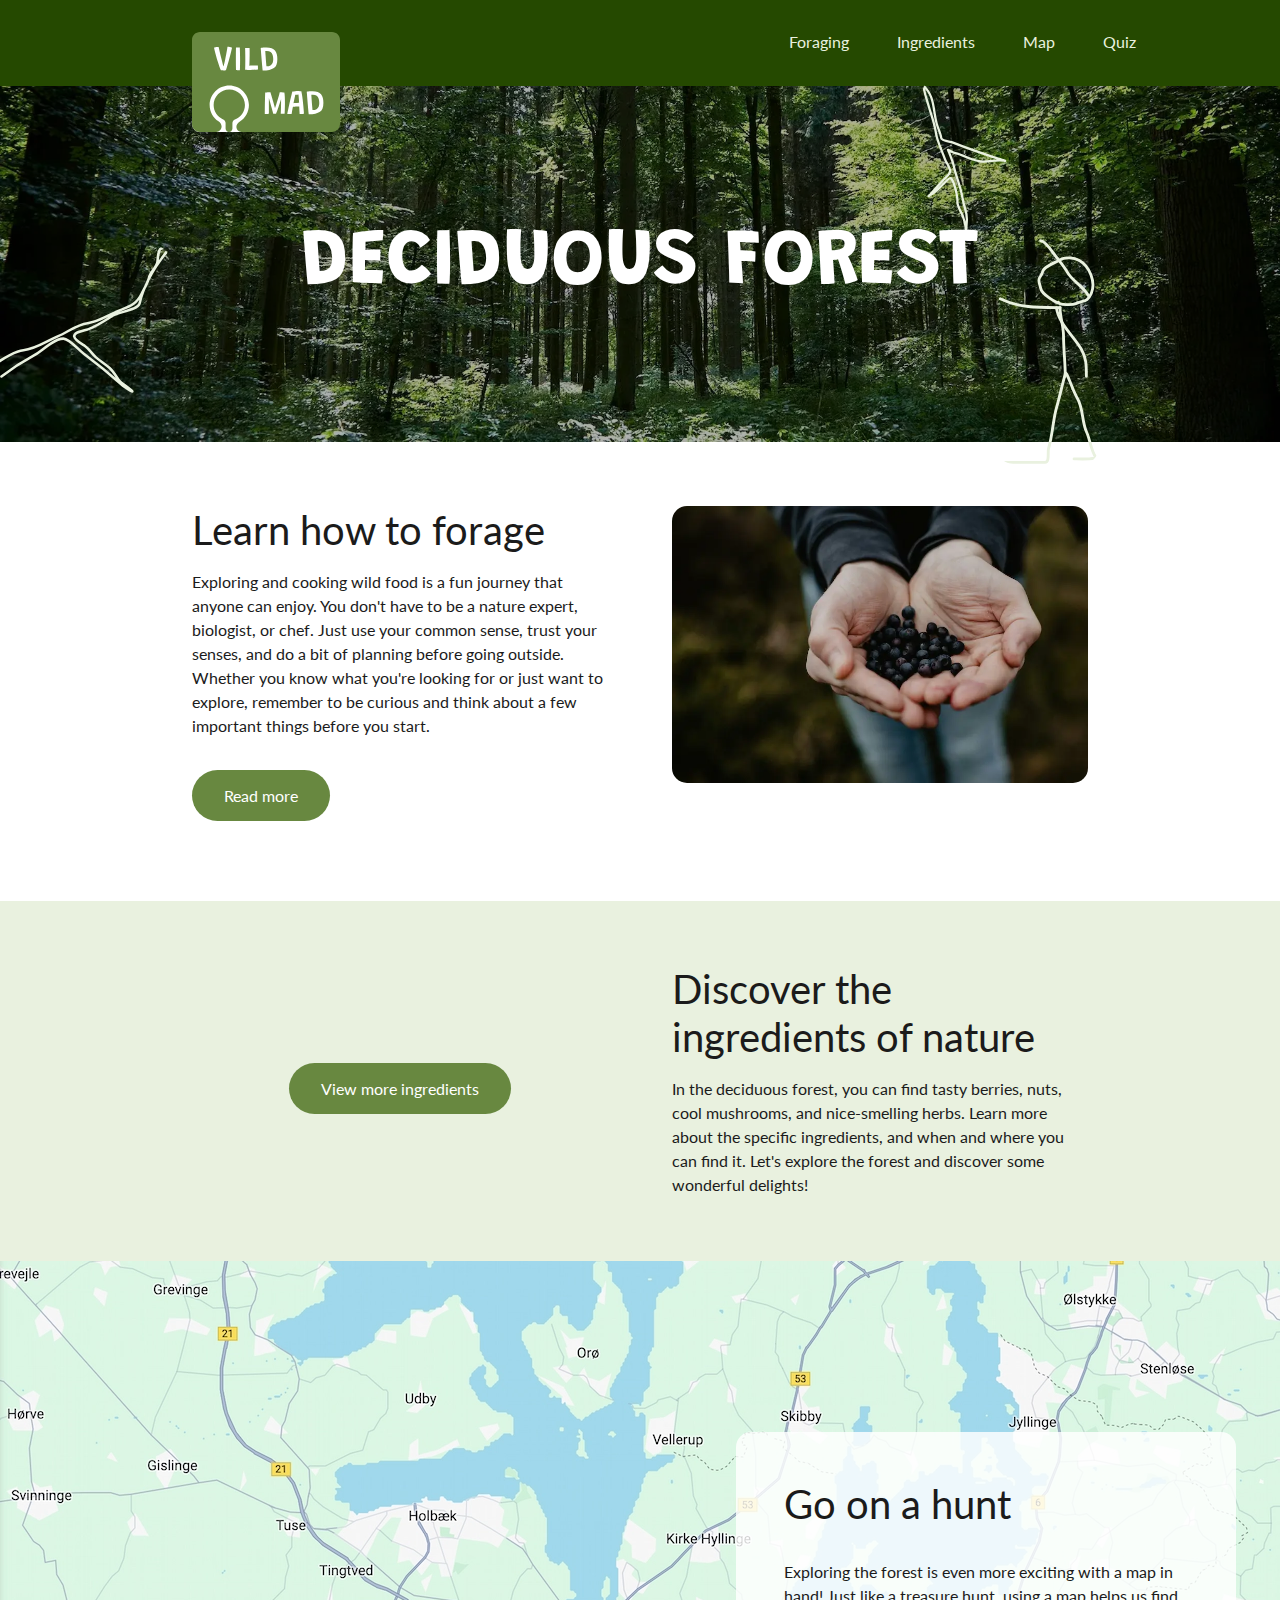
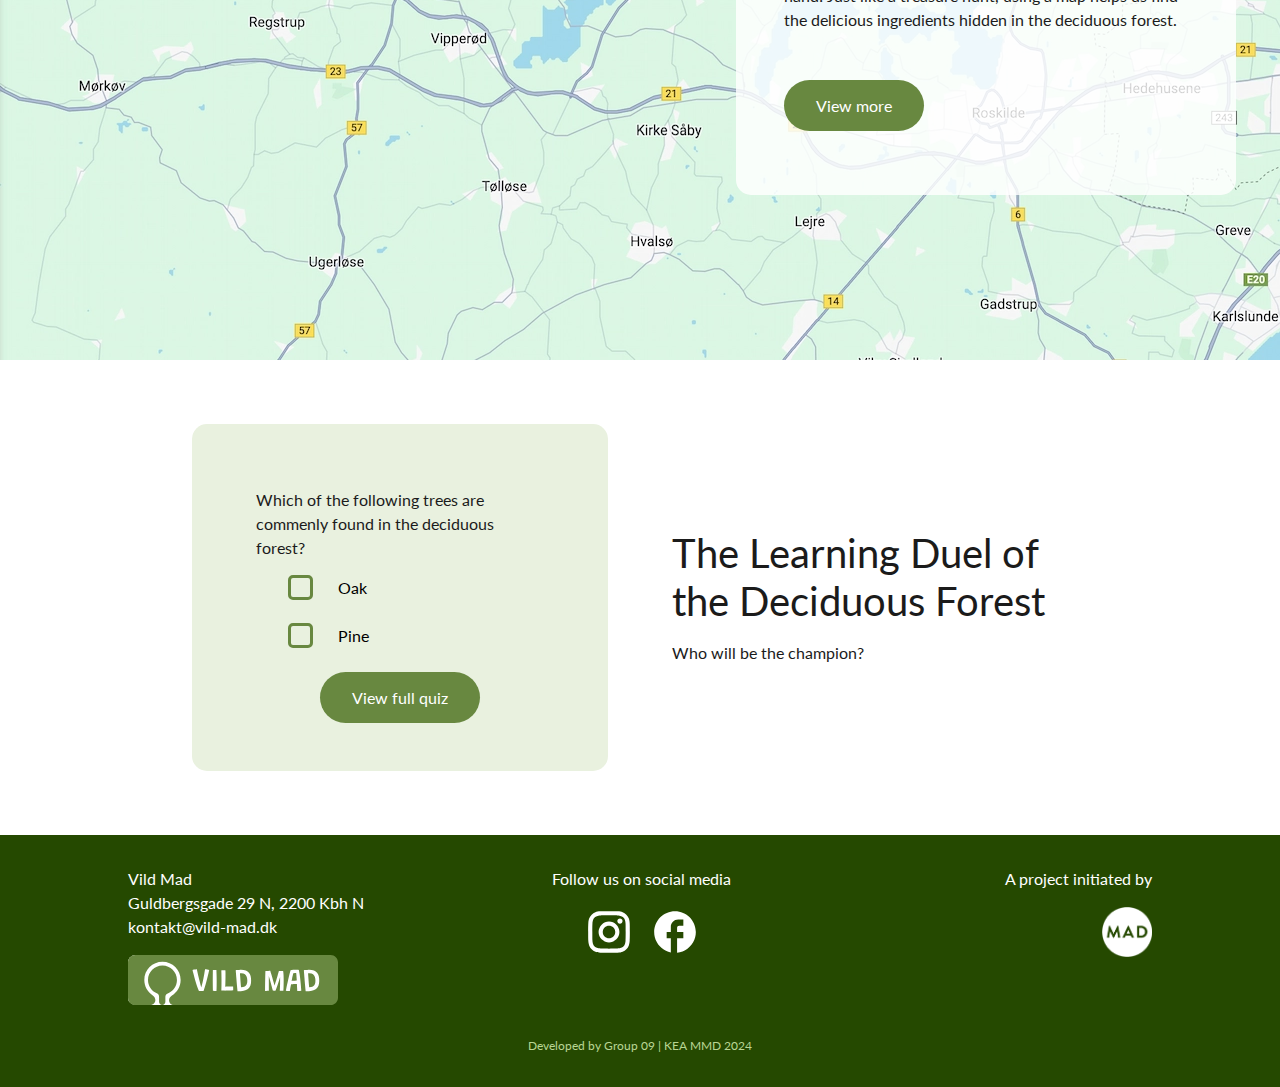
==== commit 276508ee: "adjusting footer" ====
--- a/index.html
+++ b/index.html
@@ -140,7 +140,7 @@
         <img src="img/mad.png" alt="MAD logo" class="mad_logo" />
       </div>
     </section>
-    <p class="small">Developed by Gr. 09 | KEA MMD 2024</p>
+    <p class="small">Developed by Group 09 | KEA MMD 2024</p>
   </footer>
 
   <!-- Templates -->
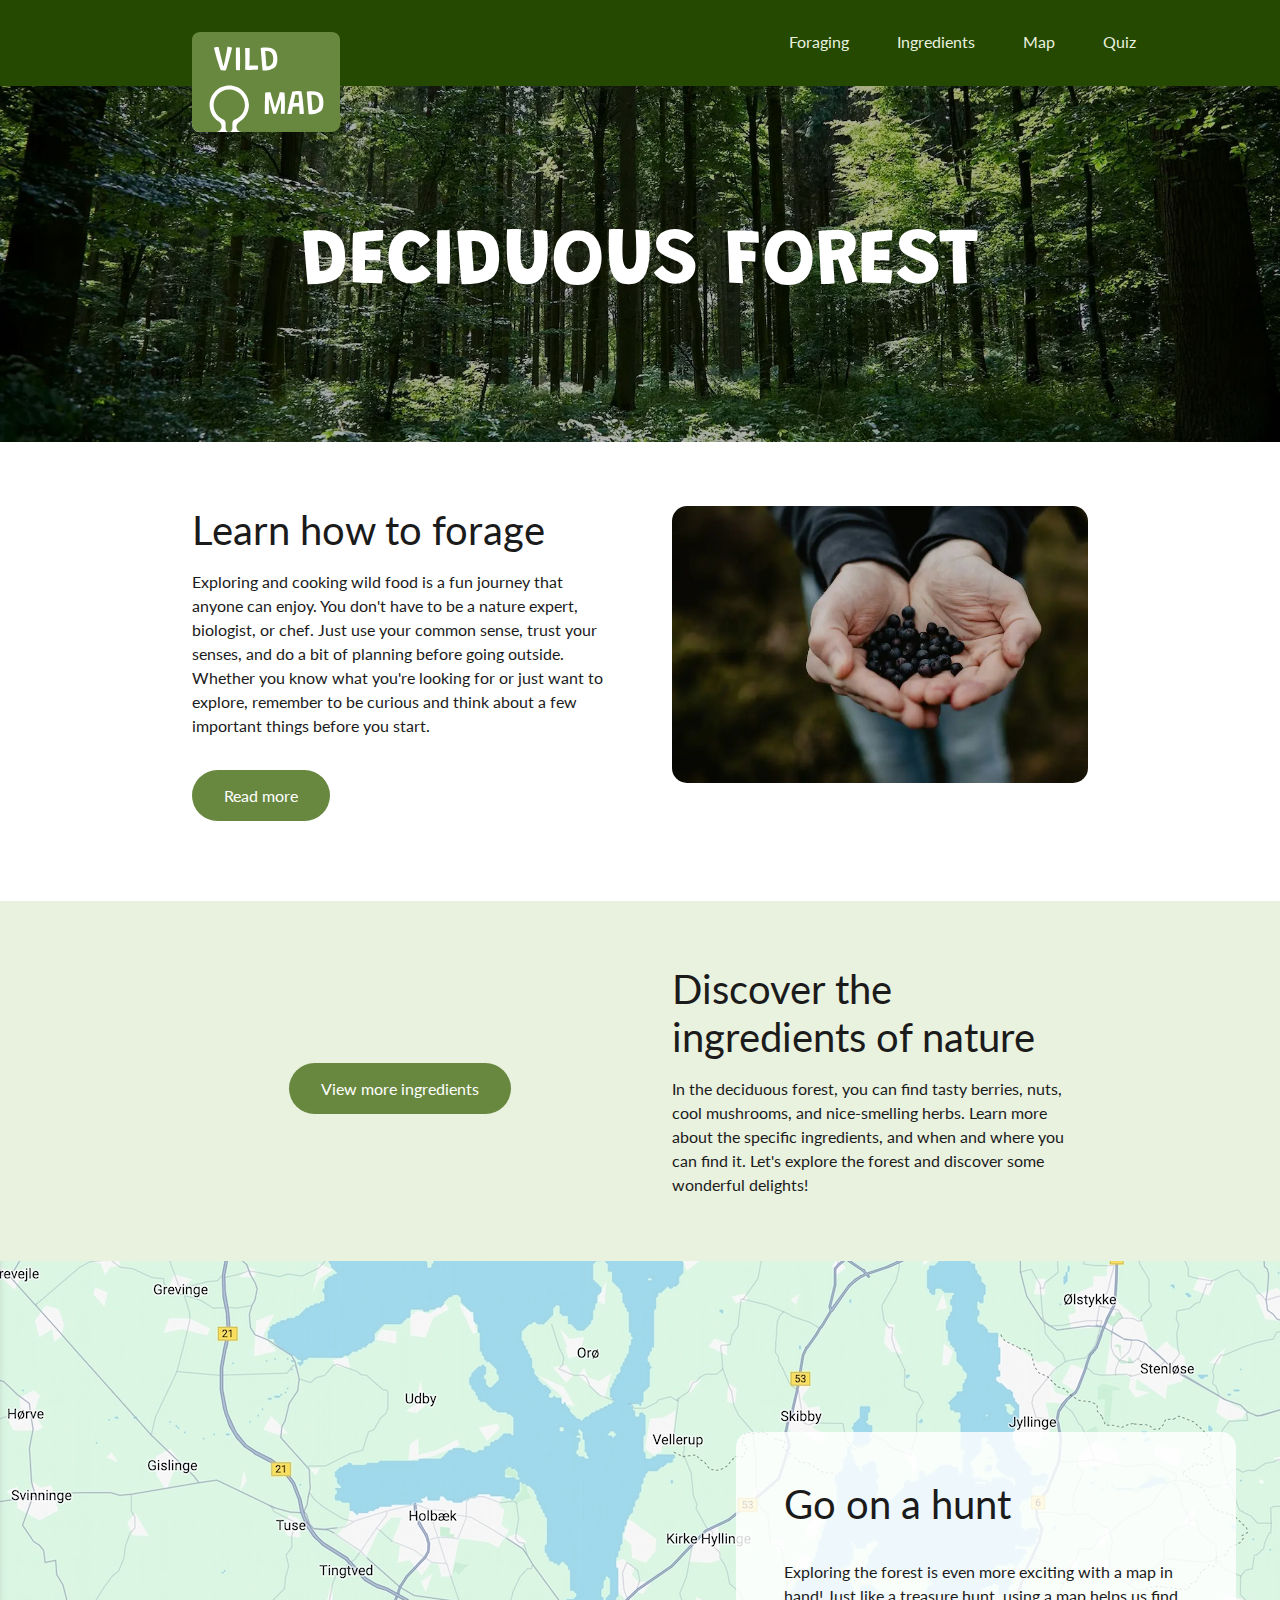
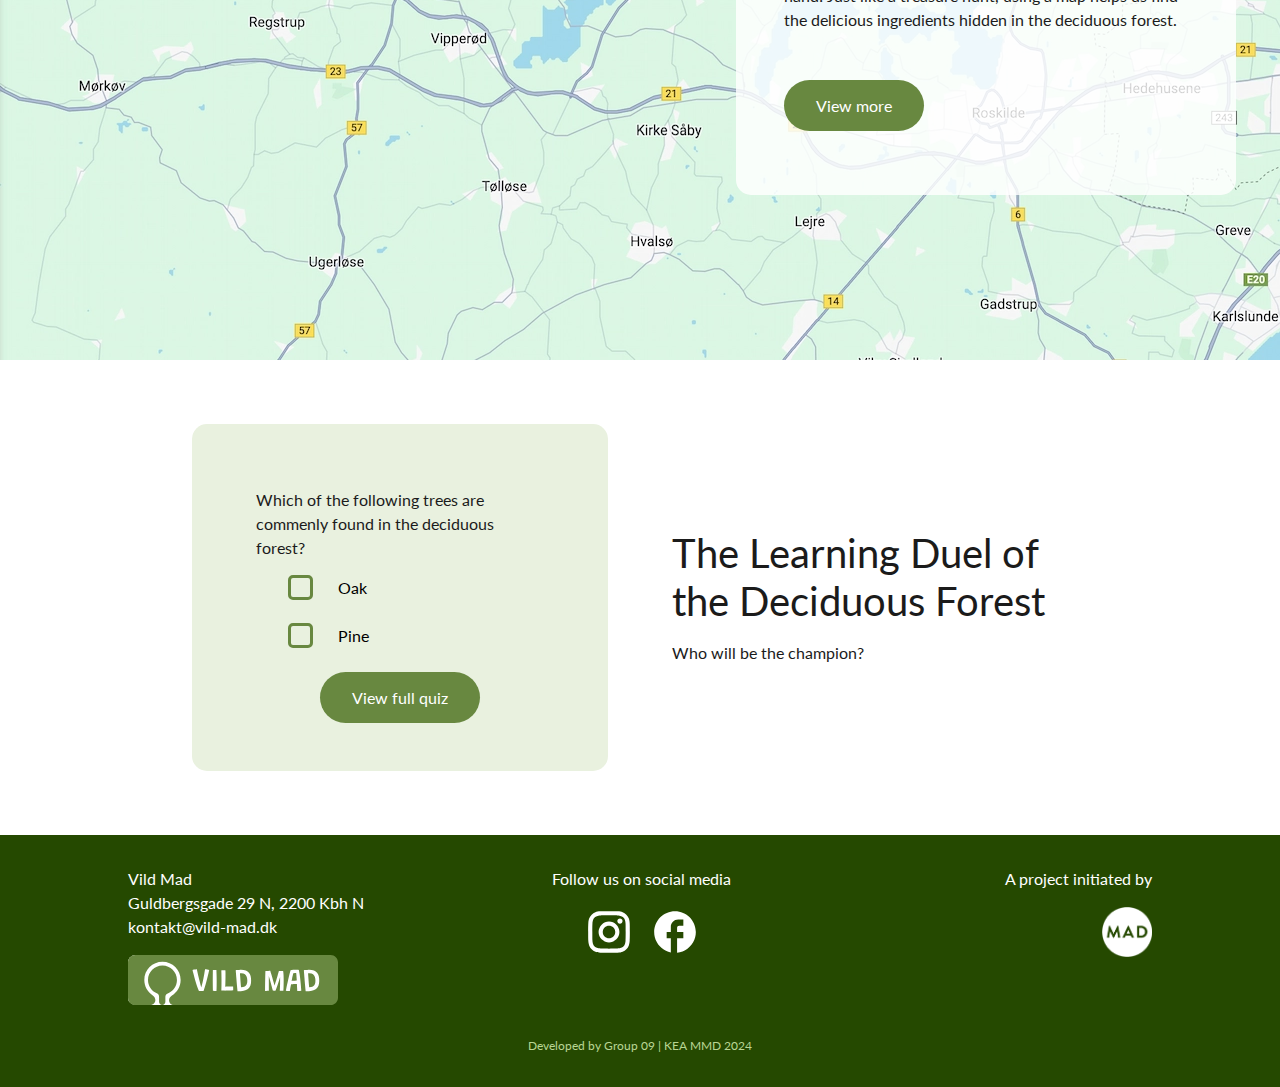
==== commit f68d5ae8: "billeder" ====
--- a/index.html
+++ b/index.html
@@ -1,161 +1,150 @@
 <!DOCTYPE html>
 <html lang="en">
+  <head>
+    <meta charset="UTF-8" />
+    <meta name="viewport" content="width=device-width, initial-scale=1.0" />
+    <meta name="robots" content="noindex" />
 
-<head>
-  <meta charset="UTF-8" />
-  <meta name="viewport" content="width=device-width, initial-scale=1.0" />
-  <meta name="robots" content="noindex" />
+    <!-- FAVICON -->
+    <link rel="apple-touch-icon" sizes="180x180" href="apple-touch-icon.png" />
+    <link rel="icon" type="image/png" sizes="32x32" href="favicon-32x32.png" />
+    <link rel="icon" type="image/png" sizes="16x16" href="favicon-16x16.png" />
+    <link rel="manifest" href="site.webmanifest" />
 
-  <!-- FAVICON -->
-  <link rel="apple-touch-icon" sizes="180x180" href="apple-touch-icon.png" />
-  <link rel="icon" type="image/png" sizes="32x32" href="favicon-32x32.png" />
-  <link rel="icon" type="image/png" sizes="16x16" href="favicon-16x16.png" />
-  <link rel="manifest" href="site.webmanifest" />
+    <title>Vild mad</title>
 
-  <title>Vild mad</title>
+    <!-- STYLESHEETS -->
+    <link rel="stylesheet" href="css/general.css" />
+    <link rel="stylesheet" href="css/index.css" />
 
-  <!-- STYLESHEETS -->
-  <link rel="stylesheet" href="css/general.css" />
-  <link rel="stylesheet" href="css/index.css" />
+    <!-- GOOGLE FONTS -->
+    <link rel="preconnect" href="https://fonts.googleapis.com" />
+    <link rel="preconnect" href="https://fonts.gstatic.com" crossorigin />
+    <link href="https://fonts.googleapis.com/css2?family=Grandstander:ital,wght@0,100..900;1,100..900&family=Lato:ital,wght@0,100;0,300;0,400;0,700;0,900;1,100;1,300;1,400;1,700;1,900&display=swap" rel="stylesheet" />
+  </head>
 
-  <!-- GOOGLE FONTS -->
-  <link rel="preconnect" href="https://fonts.googleapis.com" />
-  <link rel="preconnect" href="https://fonts.gstatic.com" crossorigin />
-  <link
-    href="https://fonts.googleapis.com/css2?family=Grandstander:ital,wght@0,100..900;1,100..900&family=Lato:ital,wght@0,100;0,300;0,400;0,700;0,900;1,100;1,300;1,400;1,700;1,900&display=swap"
-    rel="stylesheet" />
-</head>
+  <body>
+    <header>
+      <a href="index.html" class="header_link">
+        <picture>
+          <source media="(min-width:800px)" srcset="img/logo_main.svg" class="logo" />
+          <img src="img/logo_long.svg" alt="logo" style="width: auto" class="logo" />
+        </picture>
+      </a>
+      <nav>
+        <ul class="menu">
+          <li><a href="foraging.html">Foraging</a></li>
+          <li><a href="listview.html">Ingredients</a></li>
+          <li><a href="map.html">Map</a></li>
+          <li><a href="quiz.html">Quiz</a></li>
+        </ul>
+        <div class="burger">
+          <div class="line"></div>
+          <div class="line"></div>
+          <div class="line"></div>
+        </div>
+      </nav>
+    </header>
+    <main>
+      <section>
+        <div class="hero">
+          <img src="img/index_hero.webp" alt="Trees" class="img_hero" />
+          <h1 class="front">Deciduous forest</h1>
+          <img class="mand" src="img/mand.svg" alt="mand" />
+          <img class="gren_7" src="img/gren7.svg" alt="gren" />
+          <img class="gren_3" src="img/gren3.svg" alt="gren" />
+        </div>
+      </section>
 
-<body>
-  <header>
-    <a href="index.html" class="header_link">
-      <picture>
-        <source media="(min-width:800px)" srcset="img/logo_main.svg" class="logo">
-        <img src="img/logo_long.svg" alt="logo" style="width:auto;" class="logo">
-      </picture>
-    </a>
-    <nav>
-      <ul class="menu">
-        <li><a href="foraging.html">Foraging</a></li>
-        <li><a href="listview.html">Ingredients</a></li>
-        <li><a href="map.html">Map</a></li>
-        <li><a href="quiz.html">Quiz</a></li>
-      </ul>
-      <div class="burger">
-        <div class="line"></div>
-        <div class="line"></div>
-        <div class="line"></div>
-      </div>
-    </nav>
-  </header>
-  <main>
-    <section>
-      <div class="hero">
-        <img src="img/index_hero.webp" alt="Trees" class="img_hero" />
-        <h1 class="front">Deciduous forest</h1>
-        <img class="mand" src="img/mand.svg" alt="mand" />
-        <img class="gren_7" src="img/gren7.svg" alt="gren" />
-        <img class="gren_3" src="img/gren3.svg" alt="gren" />
-      </div>
-    </section>
+      <article class="foraging">
+        <div class="flex_col">
+          <h2>Learn how to forage</h2>
+          <p>
+            Exploring and cooking wild food is a fun journey that anyone can enjoy. You don't have to be a nature expert, biologist, or chef. Just use your common sense, trust your senses, and do a bit of planning before going outside. Whether you know what you're looking for or just want to explore, remember to be curious and think about a few
+            important things before you start.
+          </p>
+          <a href="foraging.html" class="button">Read more</a>
+        </div>
+        <img src="img/berries.webp" alt="berries" class="img_forage_mini" />
+        <!-- Photo by <a href="https://unsplash.com/@bthjnr?utm_content=creditCopyText&utm_medium=referral&utm_source=unsplash">Beth Jnr</a> on <a href="https://unsplash.com/photos/person-holding-black-round-fruits-bgFJ8_QBs0k?utm_content=creditCopyText&utm_medium=referral&utm_source=unsplash">Unsplash</a>-->
+      </article>
 
-    <article class="foraging">
-      <div class="flex_col">
-        <h2>Learn how to forage</h2>
-        <p>
-          Exploring and cooking wild food is a fun journey that anyone can enjoy. You don't have to be a nature expert,
-          biologist, or chef. Just use your common sense, trust your senses, and do a bit of planning before going
-          outside. Whether you know what you're looking for or just want to explore, remember to be curious and think
-          about a few
-          important things before you start.
-        </p>
-        <a href="foraging.html" class="button">Read more</a>
-      </div>
-      <img src="img/berries.webp" alt="berries" class="img_forage_mini" />
-      <!-- Photo by <a href="https://unsplash.com/@bthjnr?utm_content=creditCopyText&utm_medium=referral&utm_source=unsplash">Beth Jnr</a> on <a href="https://unsplash.com/photos/person-holding-black-round-fruits-bgFJ8_QBs0k?utm_content=creditCopyText&utm_medium=referral&utm_source=unsplash">Unsplash</a>-->
-    </article>
+      <section class="discover">
+        <div class="flex_col">
+          <h2>Discover the ingredients of nature</h2>
+          <p>In the deciduous forest, you can find tasty berries, nuts, cool mushrooms, and nice-smelling herbs. Learn more about the specific ingredients, and when and where you can find it. Let's explore the forest and discover some wonderful delights!</p>
+        </div>
+        <div class="flex_col order">
+          <div class="ingredient_container"></div>
+          <div class="center">
+            <a href="listview.html" class="button">View more ingredients</a>
+          </div>
+        </div>
+      </section>
 
-    <section class="discover">
-      <div class="flex_col">
-        <h2>Discover the ingredients of nature</h2>
-        <p>In the deciduous forest, you can find tasty berries, nuts, cool mushrooms, and nice-smelling herbs. Learn
-          more about the specific ingredients, and when and where you can find it. Let's explore the forest and discover
-          some wonderful delights!</p>
-      </div>
-      <div class="flex_col order">
-        <div class="ingredient_container"></div>
-        <div class="center">
+      <section class="map">
+        <!-- <img src="img/google.webp" alt="map" class="img_map"> -->
+        <picture>
+          <source media="(min-width:650px)" srcset="img/google.webp" class="img_map" />
+          <img src="img/google_2.webp" alt="Flowers" style="width: auto" class="img_map" />
+        </picture>
+        <div class="map_boks">
+          <h2>Go on a hunt</h2>
+          <p>Exploring the forest is even more exciting with a map in hand! Just like a treasure hunt, using a map helps us find the delicious ingredients hidden in the deciduous forest.</p>
+          <a href="map.html" class="button">View more</a>
+        </div>
+      </section>
+      <article class="quiz">
+        <div class="flex_col">
+          <h2>The Learning Duel of the Deciduous Forest</h2>
+          <p>Who will be the champion?</p>
+        </div>
+        <div class="question order">
+          <p>Which of the following trees are commenly found in the deciduous forest?</p>
+          <!-- Checkbox med inspiration fra chatGPT -->
+          <label> <input type="checkbox" name="color" value="oak" /> Oak </label>
+          <label> <input type="checkbox" name="color" value="pine" /> Pine </label>
+          <a href="quiz.html" class="button b_center">View full quiz</a>
+        </div>
+      </article>
+    </main>
+    <footer>
+      <section class="footer">
+        <div class="footer_col_vildmad">
+          <p>Vild Mad <br />Guldbergsgade 29 N, 2200 Kbh N <br />kontakt@vild-mad.dk</p>
+          <img src="img/logo_long.svg" alt="logo" class="footer_logo" />
+        </div>
+        <div class="social_flex">
+          <p>Follow us on social media</p>
+          <div class="social_icon_flex">
+            <a href="https://www.instagram.com/">
+              <img src="img/instagram.svg" alt="Instagram Logo" class="icon_social" />
+            </a>
+            <a href="https://www.facebook.com/">
+              <img src="img/facebook.svg" alt="Facebook Logo" class="icon_social" />
+            </a>
+          </div>
+        </div>
+        <div class="footer_col_mad">
+          <p>A project initiated by</p>
+          <img src="img/mad.png" alt="MAD logo" class="mad_logo" />
+        </div>
+      </section>
+      <p class="small">Developed by Group 09 | KEA MMD 2024</p>
+    </footer>
 
-          <a href="listview.html" class="button">View more ingredients</a>
-        </div>
-      </div>
-    </section>
+    <!-- Templates -->
+    <template class="ingredient_template">
+      <article class="ingredient_article">
+        <img class="ingredient_image" src="img/VILDMAD_RV_Ramslog_02.jpg" alt="Image of ingredient" />
+        <h4 class="ingredient_name">Name</h4>
 
-    <section class="map">
-      <!-- <img src="img/google.webp" alt="map" class="img_map"> -->
-      <picture>
-        <source media="(min-width:650px)" srcset="img/google.webp" class="img_map" />
-        <img src="img/google_2.png" alt="Flowers" style="width: auto" class="img_map" />
-      </picture>
-      <div class="map_boks">
-        <h2>Go on a hunt</h2>
-        <p>Exploring the forest is even more exciting with a map in hand! Just like a treasure hunt, using a map helps
-          us find the delicious ingredients hidden in the deciduous forest.</p>
-        <a href="map.html" class="button">View more</a>
-      </div>
-    </section>
-    <article class="quiz">
-      <div class="flex_col">
-        <h2>The Learning Duel of the Deciduous Forest</h2>
-        <p>Who will be the champion?</p>
-      </div>
-      <div class="question order">
-        <p>Which of the following trees are commenly found in the deciduous forest?</p>
-        <!-- Checkbox med inspiration fra chatGPT -->
-        <label> <input type="checkbox" name="color" value="oak" /> Oak </label>
-        <label> <input type="checkbox" name="color" value="pine" /> Pine </label>
-        <a href="quiz.html" class="button b_center">View full quiz</a>
-      </div>
-    </article>
-  </main>
-  <footer>
-    <section class="footer">
-      <div class="footer_col_vildmad">
-        <p>Vild Mad <br />Guldbergsgade 29 N, 2200 Kbh N <br />kontakt@vild-mad.dk</p>
-        <img src="img/logo_long.svg" alt="logo" class="footer_logo" />
-      </div>
-      <div class="social_flex">
-        <p>Follow us on social media</p>
-        <div class="social_icon_flex">
-          <a href="https://www.instagram.com/">
-            <img src="img/instagram.svg" alt="Instagram Logo" class="icon_social" />
-          </a>
-          <a href="https://www.facebook.com/">
-            <img src="img/facebook.svg" alt="Facebook Logo" class="icon_social" />
-          </a>
-        </div>
-      </div>
-      <div class="footer_col_mad">
-        <p>A project initiated by</p>
-        <img src="img/mad.png" alt="MAD logo" class="mad_logo" />
-      </div>
-    </section>
-    <p class="small">Developed by Group 09 | KEA MMD 2024</p>
-  </footer>
+        <a class="ingredient_link" href="singleview.html"></a>
+      </article>
+    </template>
 
-  <!-- Templates -->
-  <template class="ingredient_template">
-    <article class="ingredient_article">
-      <img class="ingredient_image" src="img/VILDMAD_RV_Ramslog_02.jpg" alt="Image of ingredient" />
-      <h4 class="ingredient_name">Name</h4>
-
-      <a class="ingredient_link" href="singleview.html"></a>
-    </article>
-  </template>
-
-  <!-- Link til .js -->
-  <script src="js/burgermenu.js"></script>
-  <script src="js/index.js"></script>
-</body>
-
-</html>+    <!-- Link til .js -->
+    <script src="js/burgermenu.js"></script>
+    <script src="js/index.js"></script>
+  </body>
+</html>
--- a/css/general.css
+++ b/css/general.css
@@ -84,6 +84,7 @@
 
 .img_hero {
   border-radius: 0;
+  filter: brightness(70%);
 }
 
 /***********************************  LINKS + BUTTONS  ***********************************/
--- a/css/index.css
+++ b/css/index.css
@@ -1,5 +1,11 @@
 .img_hero {
   filter: brightness(70%);
+}
+
+.mand,
+.gren_7,
+.gren_3 {
+  display: none;
 }
 
 /*************** FORAGE *******************/
@@ -55,6 +61,7 @@
 }
 
 /******************* MAP ******************/
+
 .map {
   position: relative;
 }
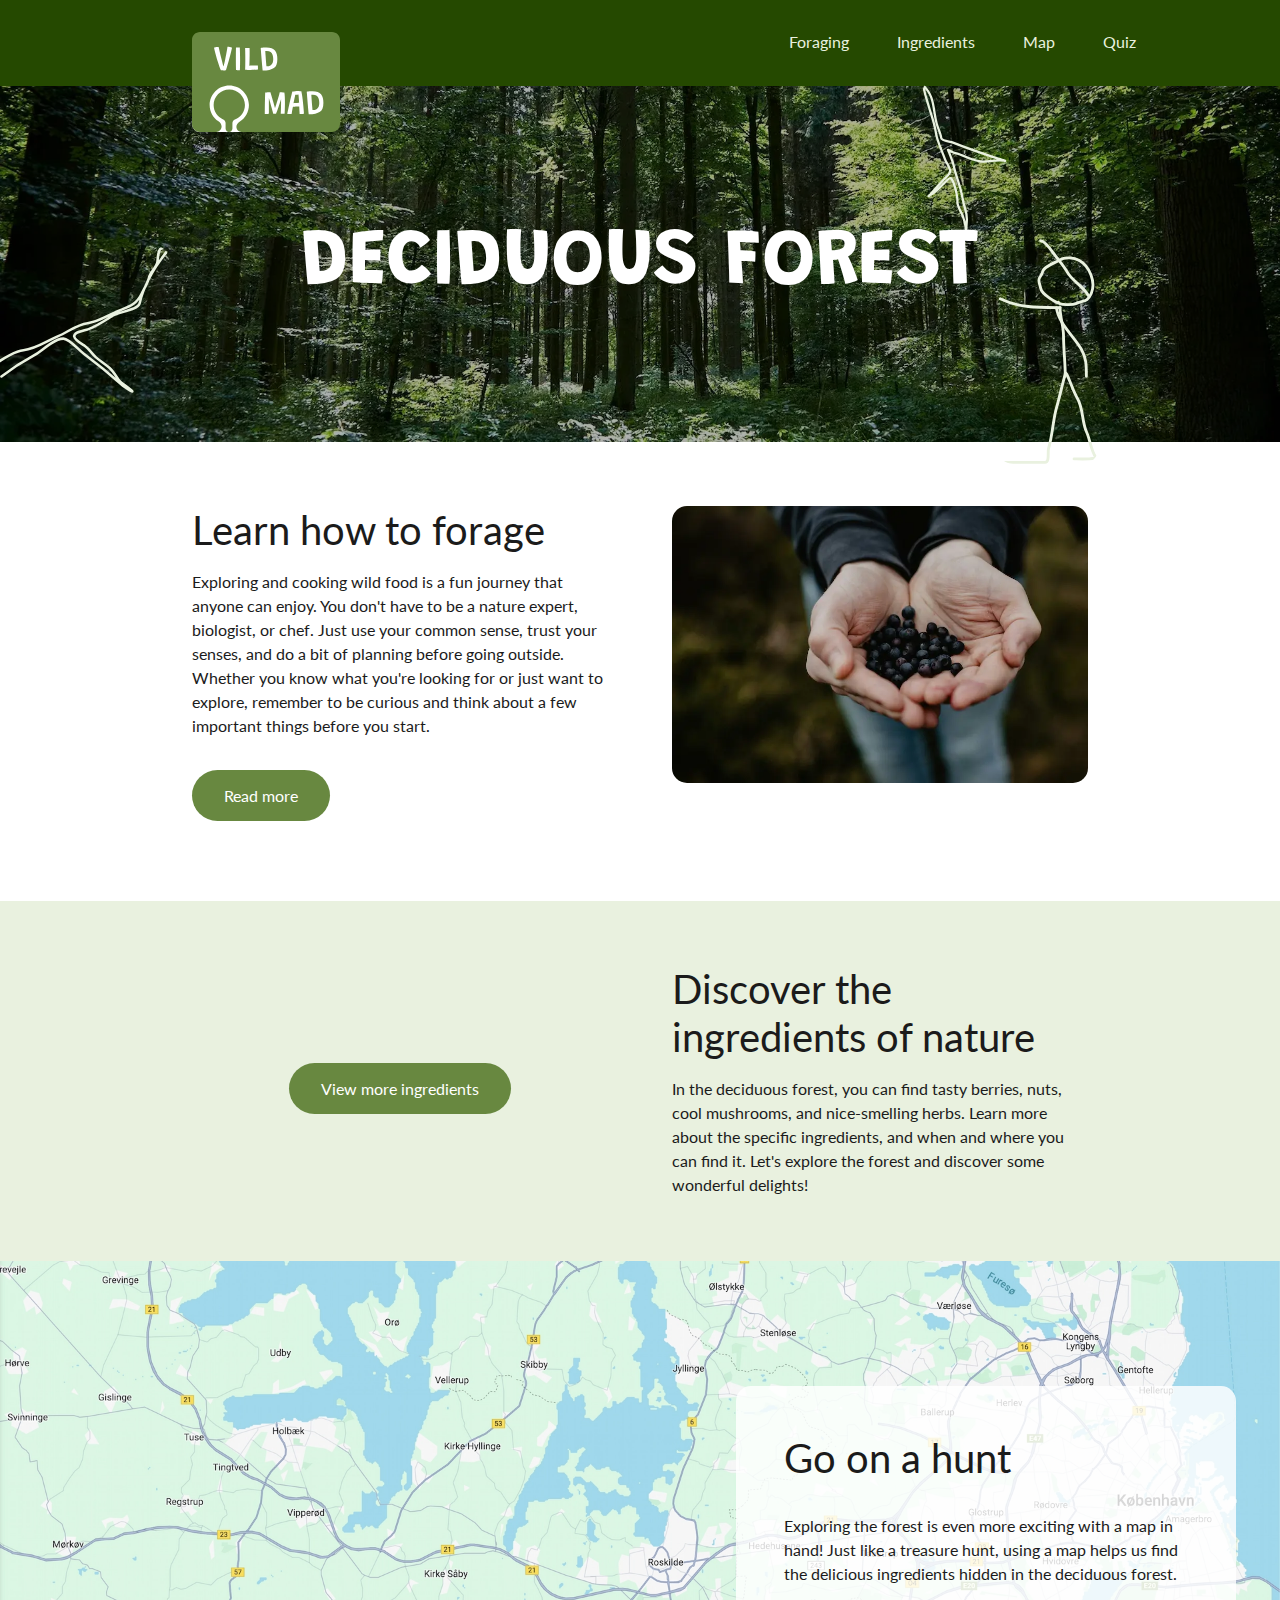
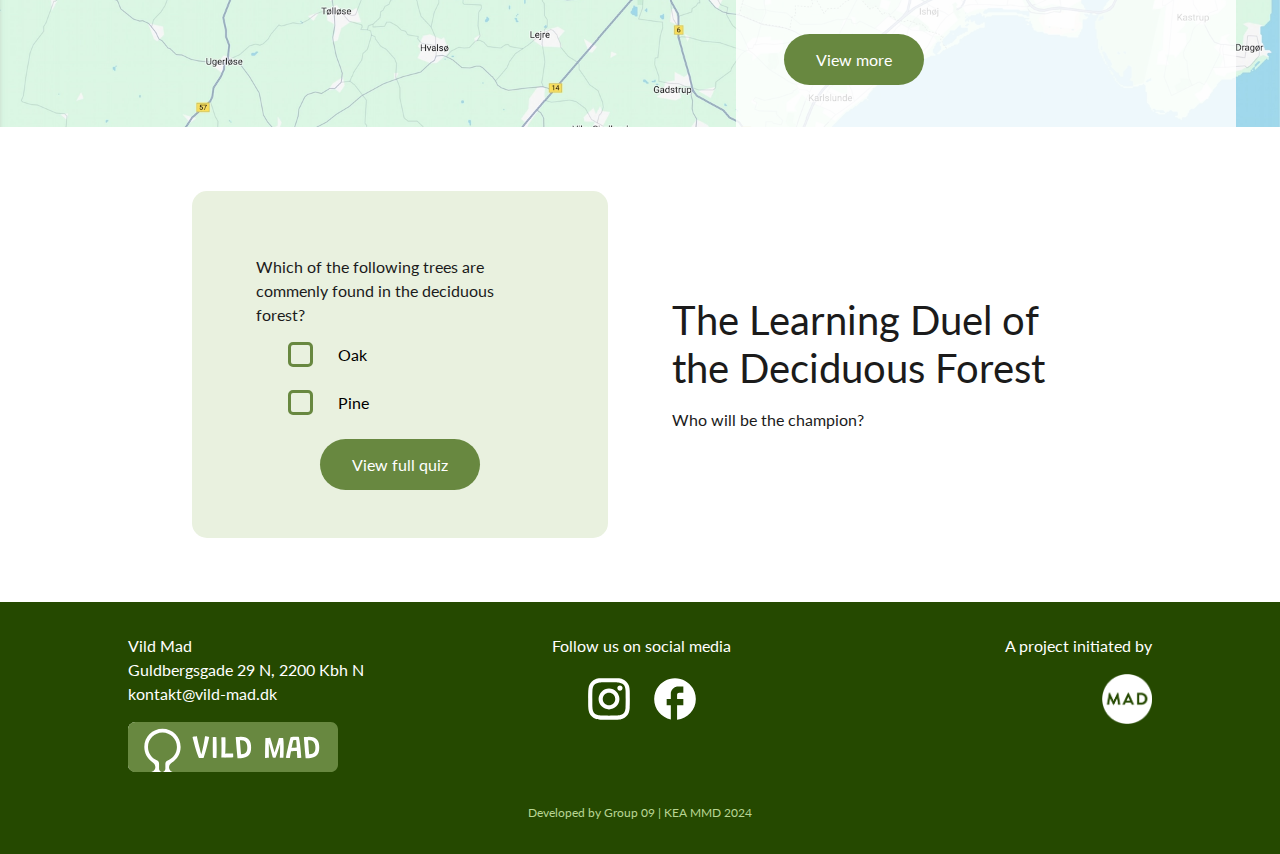
==== commit 720ec6e0: "tilføjelse af metadescription på alle html" ====
--- a/index.html
+++ b/index.html
@@ -1,150 +1,162 @@
 <!DOCTYPE html>
 <html lang="en">
-  <head>
-    <meta charset="UTF-8" />
-    <meta name="viewport" content="width=device-width, initial-scale=1.0" />
-    <meta name="robots" content="noindex" />
 
-    <!-- FAVICON -->
-    <link rel="apple-touch-icon" sizes="180x180" href="apple-touch-icon.png" />
-    <link rel="icon" type="image/png" sizes="32x32" href="favicon-32x32.png" />
-    <link rel="icon" type="image/png" sizes="16x16" href="favicon-16x16.png" />
-    <link rel="manifest" href="site.webmanifest" />
+<head>
+  <meta charset="UTF-8" />
+  <meta name="viewport" content="width=device-width, initial-scale=1.0" />
+  <meta name="description" content="informationsite about the deciduous forest">
+  <meta name="author" content="MMD studerende gr.09">
+  <!-- <meta name="robots" content="noindex" /> -->
 
-    <title>Vild mad</title>
+  <!-- FAVICON -->
+  <link rel="apple-touch-icon" sizes="180x180" href="apple-touch-icon.png" />
+  <link rel="icon" type="image/png" sizes="32x32" href="favicon-32x32.png" />
+  <link rel="icon" type="image/png" sizes="16x16" href="favicon-16x16.png" />
+  <link rel="manifest" href="site.webmanifest" />
 
-    <!-- STYLESHEETS -->
-    <link rel="stylesheet" href="css/general.css" />
-    <link rel="stylesheet" href="css/index.css" />
+  <title>Vild mad</title>
 
-    <!-- GOOGLE FONTS -->
-    <link rel="preconnect" href="https://fonts.googleapis.com" />
-    <link rel="preconnect" href="https://fonts.gstatic.com" crossorigin />
-    <link href="https://fonts.googleapis.com/css2?family=Grandstander:ital,wght@0,100..900;1,100..900&family=Lato:ital,wght@0,100;0,300;0,400;0,700;0,900;1,100;1,300;1,400;1,700;1,900&display=swap" rel="stylesheet" />
-  </head>
+  <!-- STYLESHEETS -->
+  <link rel="stylesheet" href="css/general.css" />
+  <link rel="stylesheet" href="css/index.css" />
 
-  <body>
-    <header>
-      <a href="index.html" class="header_link">
-        <picture>
-          <source media="(min-width:800px)" srcset="img/logo_main.svg" class="logo" />
-          <img src="img/logo_long.svg" alt="logo" style="width: auto" class="logo" />
-        </picture>
-      </a>
-      <nav>
-        <ul class="menu">
-          <li><a href="foraging.html">Foraging</a></li>
-          <li><a href="listview.html">Ingredients</a></li>
-          <li><a href="map.html">Map</a></li>
-          <li><a href="quiz.html">Quiz</a></li>
-        </ul>
-        <div class="burger">
-          <div class="line"></div>
-          <div class="line"></div>
-          <div class="line"></div>
+  <!-- GOOGLE FONTS -->
+  <link rel="preconnect" href="https://fonts.googleapis.com" />
+  <link rel="preconnect" href="https://fonts.gstatic.com" crossorigin />
+  <link
+    href="https://fonts.googleapis.com/css2?family=Grandstander:ital,wght@0,100..900;1,100..900&family=Lato:ital,wght@0,100;0,300;0,400;0,700;0,900;1,100;1,300;1,400;1,700;1,900&display=swap"
+    rel="stylesheet" />
+</head>
+
+<body>
+  <header>
+    <a href="index.html" class="header_link">
+      <picture>
+        <source media="(min-width:800px)" srcset="img/logo_main.svg" class="logo" />
+        <img src="img/logo_long.svg" alt="logo" style="width: auto" class="logo" />
+      </picture>
+    </a>
+    <nav>
+      <ul class="menu">
+        <li><a href="foraging.html">Foraging</a></li>
+        <li><a href="listview.html">Ingredients</a></li>
+        <li><a href="map.html">Map</a></li>
+        <li><a href="quiz.html">Quiz</a></li>
+      </ul>
+      <div class="burger">
+        <div class="line"></div>
+        <div class="line"></div>
+        <div class="line"></div>
+      </div>
+    </nav>
+  </header>
+  <main>
+    <section>
+      <div class="hero">
+        <img src="img/index_hero.webp" alt="Trees" class="img_hero" />
+        <h1 class="front">Deciduous forest</h1>
+        <img class="mand" src="img/mand.svg" alt="mand" />
+        <img class="gren_7" src="img/gren7.svg" alt="gren" />
+        <img class="gren_3" src="img/gren3.svg" alt="gren" />
+      </div>
+    </section>
+
+    <article class="foraging">
+      <div class="flex_col">
+        <h2>Learn how to forage</h2>
+        <p>
+          Exploring and cooking wild food is a fun journey that anyone can enjoy. You don't have to be a nature expert,
+          biologist, or chef. Just use your common sense, trust your senses, and do a bit of planning before going
+          outside. Whether you know what you're looking for or just want to explore, remember to be curious and think
+          about a few
+          important things before you start.
+        </p>
+        <a href="foraging.html" class="button">Read more</a>
+      </div>
+      <img src="img/berries.webp" alt="berries" class="img_forage_mini" />
+      <!-- Photo by <a href="https://unsplash.com/@bthjnr?utm_content=creditCopyText&utm_medium=referral&utm_source=unsplash">Beth Jnr</a> on <a href="https://unsplash.com/photos/person-holding-black-round-fruits-bgFJ8_QBs0k?utm_content=creditCopyText&utm_medium=referral&utm_source=unsplash">Unsplash</a>-->
+    </article>
+
+    <section class="discover">
+      <div class="flex_col">
+        <h2>Discover the ingredients of nature</h2>
+        <p>In the deciduous forest, you can find tasty berries, nuts, cool mushrooms, and nice-smelling herbs. Learn
+          more about the specific ingredients, and when and where you can find it. Let's explore the forest and discover
+          some wonderful delights!</p>
+      </div>
+      <div class="flex_col order">
+        <div class="ingredient_container"></div>
+        <div class="center">
+          <a href="listview.html" class="button">View more ingredients</a>
         </div>
-      </nav>
-    </header>
-    <main>
-      <section>
-        <div class="hero">
-          <img src="img/index_hero.webp" alt="Trees" class="img_hero" />
-          <h1 class="front">Deciduous forest</h1>
-          <img class="mand" src="img/mand.svg" alt="mand" />
-          <img class="gren_7" src="img/gren7.svg" alt="gren" />
-          <img class="gren_3" src="img/gren3.svg" alt="gren" />
+      </div>
+    </section>
+
+    <section class="map">
+      <!-- <img src="img/google.webp" alt="map" class="img_map"> -->
+      <picture>
+        <source media="(min-width:650px)" srcset="img/google.webp" class="img_map" />
+        <img src="img/google_2.webp" alt="Flowers" style="width: auto" class="img_map" />
+      </picture>
+      <div class="map_boks">
+        <h2>Go on a hunt</h2>
+        <p>Exploring the forest is even more exciting with a map in hand! Just like a treasure hunt, using a map helps
+          us find the delicious ingredients hidden in the deciduous forest.</p>
+        <a href="map.html" class="button">View more</a>
+      </div>
+    </section>
+    <article class="quiz">
+      <div class="flex_col">
+        <h2>The Learning Duel of the Deciduous Forest</h2>
+        <p>Who will be the champion?</p>
+      </div>
+      <div class="question order">
+        <p>Which of the following trees are commenly found in the deciduous forest?</p>
+        <!-- Checkbox med inspiration fra chatGPT -->
+        <label> <input type="checkbox" name="color" value="oak" /> Oak </label>
+        <label> <input type="checkbox" name="color" value="pine" /> Pine </label>
+        <a href="quiz.html" class="button b_center">View full quiz</a>
+      </div>
+    </article>
+  </main>
+  <footer>
+    <section class="footer">
+      <div class="footer_col_vildmad">
+        <p>Vild Mad <br />Guldbergsgade 29 N, 2200 Kbh N <br />kontakt@vild-mad.dk</p>
+        <img src="img/logo_long.svg" alt="logo" class="footer_logo" />
+      </div>
+      <div class="social_flex">
+        <p>Follow us on social media</p>
+        <div class="social_icon_flex">
+          <a href="https://www.instagram.com/">
+            <img src="img/instagram.svg" alt="Instagram Logo" class="icon_social" />
+          </a>
+          <a href="https://www.facebook.com/">
+            <img src="img/facebook.svg" alt="Facebook Logo" class="icon_social" />
+          </a>
         </div>
-      </section>
+      </div>
+      <div class="footer_col_mad">
+        <p>A project initiated by</p>
+        <img src="img/mad.png" alt="MAD logo" class="mad_logo" />
+      </div>
+    </section>
+    <p class="small">Developed by Group 09 | KEA MMD 2024</p>
+  </footer>
 
-      <article class="foraging">
-        <div class="flex_col">
-          <h2>Learn how to forage</h2>
-          <p>
-            Exploring and cooking wild food is a fun journey that anyone can enjoy. You don't have to be a nature expert, biologist, or chef. Just use your common sense, trust your senses, and do a bit of planning before going outside. Whether you know what you're looking for or just want to explore, remember to be curious and think about a few
-            important things before you start.
-          </p>
-          <a href="foraging.html" class="button">Read more</a>
-        </div>
-        <img src="img/berries.webp" alt="berries" class="img_forage_mini" />
-        <!-- Photo by <a href="https://unsplash.com/@bthjnr?utm_content=creditCopyText&utm_medium=referral&utm_source=unsplash">Beth Jnr</a> on <a href="https://unsplash.com/photos/person-holding-black-round-fruits-bgFJ8_QBs0k?utm_content=creditCopyText&utm_medium=referral&utm_source=unsplash">Unsplash</a>-->
-      </article>
+  <!-- Templates -->
+  <template class="ingredient_template">
+    <article class="ingredient_article">
+      <img class="ingredient_image" src="img/VILDMAD_RV_Ramslog_02.jpg" alt="Image of ingredient" />
+      <h4 class="ingredient_name">Name</h4>
 
-      <section class="discover">
-        <div class="flex_col">
-          <h2>Discover the ingredients of nature</h2>
-          <p>In the deciduous forest, you can find tasty berries, nuts, cool mushrooms, and nice-smelling herbs. Learn more about the specific ingredients, and when and where you can find it. Let's explore the forest and discover some wonderful delights!</p>
-        </div>
-        <div class="flex_col order">
-          <div class="ingredient_container"></div>
-          <div class="center">
-            <a href="listview.html" class="button">View more ingredients</a>
-          </div>
-        </div>
-      </section>
+      <a class="ingredient_link" href="singleview.html"></a>
+    </article>
+  </template>
 
-      <section class="map">
-        <!-- <img src="img/google.webp" alt="map" class="img_map"> -->
-        <picture>
-          <source media="(min-width:650px)" srcset="img/google.webp" class="img_map" />
-          <img src="img/google_2.webp" alt="Flowers" style="width: auto" class="img_map" />
-        </picture>
-        <div class="map_boks">
-          <h2>Go on a hunt</h2>
-          <p>Exploring the forest is even more exciting with a map in hand! Just like a treasure hunt, using a map helps us find the delicious ingredients hidden in the deciduous forest.</p>
-          <a href="map.html" class="button">View more</a>
-        </div>
-      </section>
-      <article class="quiz">
-        <div class="flex_col">
-          <h2>The Learning Duel of the Deciduous Forest</h2>
-          <p>Who will be the champion?</p>
-        </div>
-        <div class="question order">
-          <p>Which of the following trees are commenly found in the deciduous forest?</p>
-          <!-- Checkbox med inspiration fra chatGPT -->
-          <label> <input type="checkbox" name="color" value="oak" /> Oak </label>
-          <label> <input type="checkbox" name="color" value="pine" /> Pine </label>
-          <a href="quiz.html" class="button b_center">View full quiz</a>
-        </div>
-      </article>
-    </main>
-    <footer>
-      <section class="footer">
-        <div class="footer_col_vildmad">
-          <p>Vild Mad <br />Guldbergsgade 29 N, 2200 Kbh N <br />kontakt@vild-mad.dk</p>
-          <img src="img/logo_long.svg" alt="logo" class="footer_logo" />
-        </div>
-        <div class="social_flex">
-          <p>Follow us on social media</p>
-          <div class="social_icon_flex">
-            <a href="https://www.instagram.com/">
-              <img src="img/instagram.svg" alt="Instagram Logo" class="icon_social" />
-            </a>
-            <a href="https://www.facebook.com/">
-              <img src="img/facebook.svg" alt="Facebook Logo" class="icon_social" />
-            </a>
-          </div>
-        </div>
-        <div class="footer_col_mad">
-          <p>A project initiated by</p>
-          <img src="img/mad.png" alt="MAD logo" class="mad_logo" />
-        </div>
-      </section>
-      <p class="small">Developed by Group 09 | KEA MMD 2024</p>
-    </footer>
+  <!-- Link til .js -->
+  <script src="js/burgermenu.js"></script>
+  <script src="js/index.js"></script>
+</body>
 
-    <!-- Templates -->
-    <template class="ingredient_template">
-      <article class="ingredient_article">
-        <img class="ingredient_image" src="img/VILDMAD_RV_Ramslog_02.jpg" alt="Image of ingredient" />
-        <h4 class="ingredient_name">Name</h4>
-
-        <a class="ingredient_link" href="singleview.html"></a>
-      </article>
-    </template>
-
-    <!-- Link til .js -->
-    <script src="js/burgermenu.js"></script>
-    <script src="js/index.js"></script>
-  </body>
-</html>
+</html>--- a/css/index.css
+++ b/css/index.css
@@ -68,6 +68,11 @@
 
 .img_map {
   border-radius: 0;
+}
+
+.img_map {
+  max-width: 100%; /* Begræns maksimal bredde til forælderens bredde */
+  height: auto; /* Bevar billedets proportioner */
 }
 
 .map_boks {
@@ -165,6 +170,7 @@
 
   /**************** ilustrationer ****************/
   .mand {
+    display: block;
     position: absolute;
     top: 43%;
     left: 78%;
@@ -172,6 +178,7 @@
   }
 
   .gren_7 {
+    display: block;
     position: absolute;
     top: 45%;
     left: 0%;
@@ -179,6 +186,7 @@
   }
 
   .gren_3 {
+    display: block;
     position: absolute;
     top: -2%;
     left: 72%;
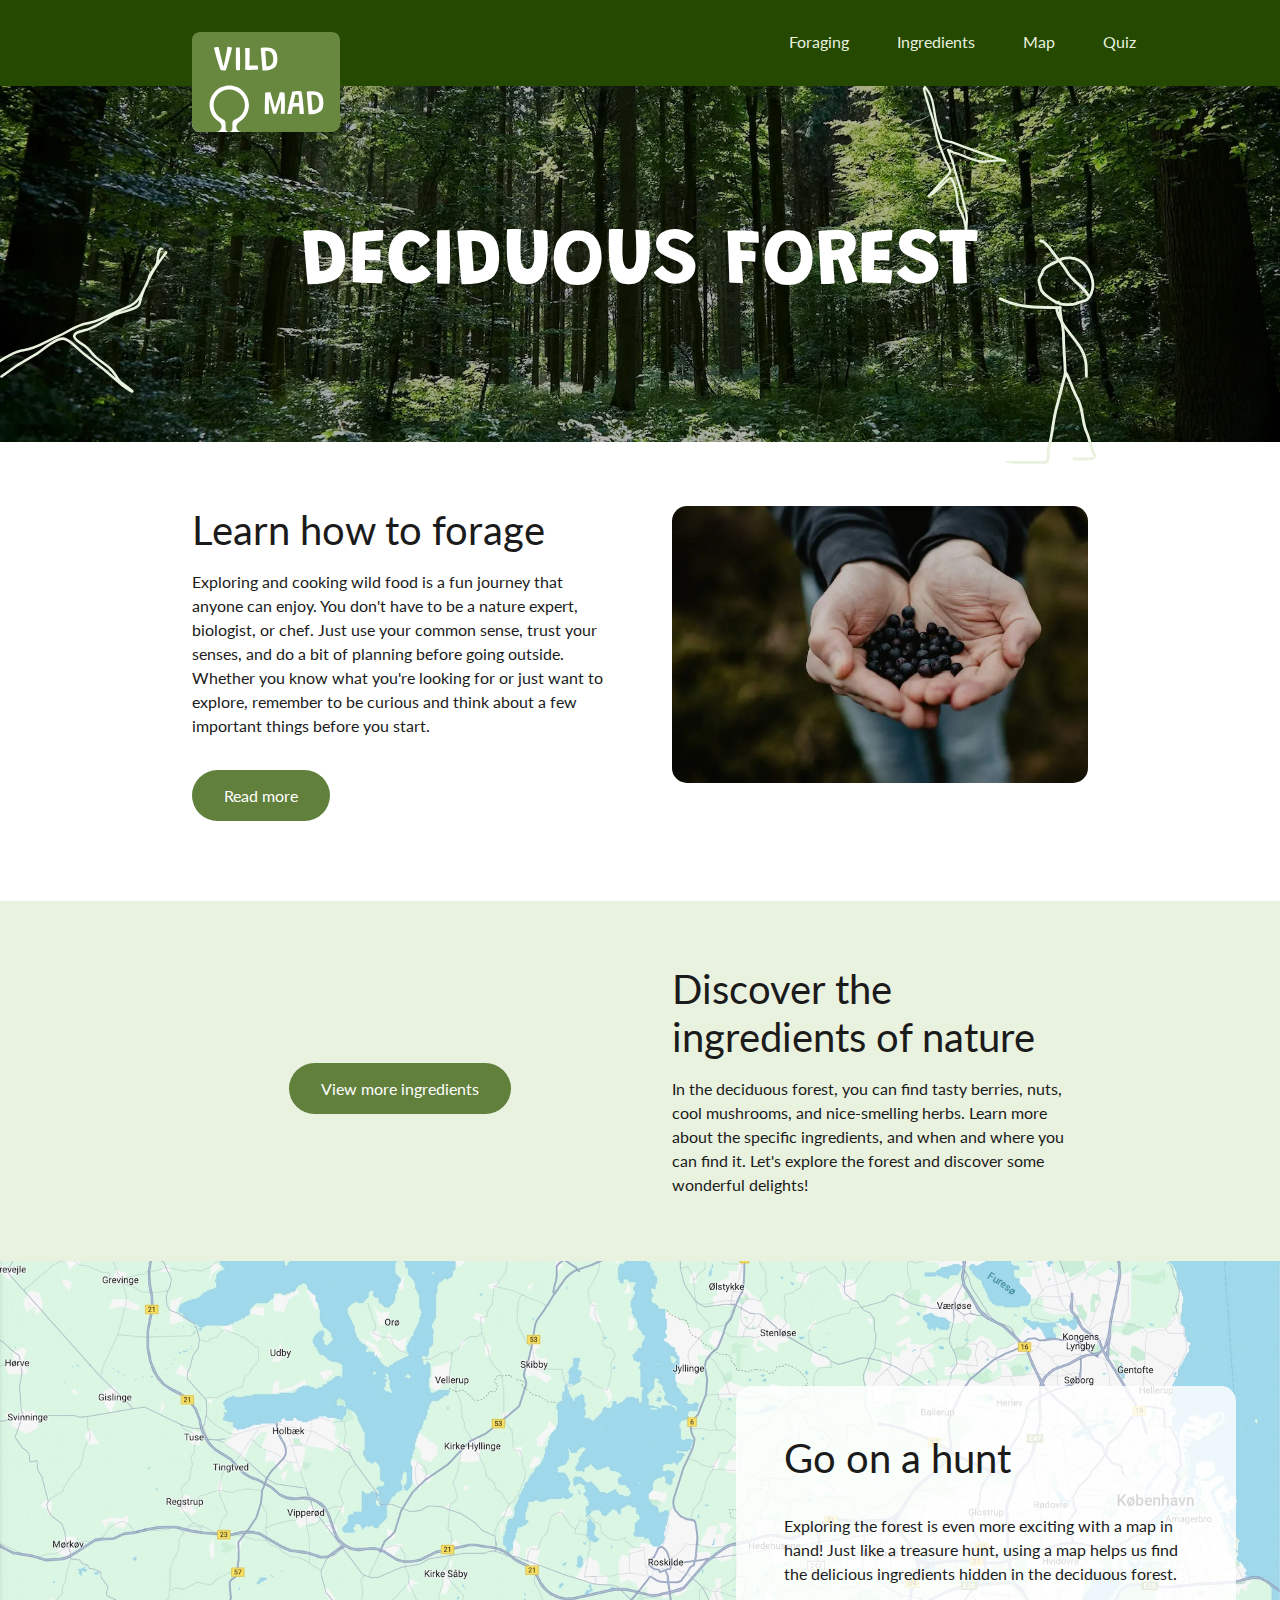
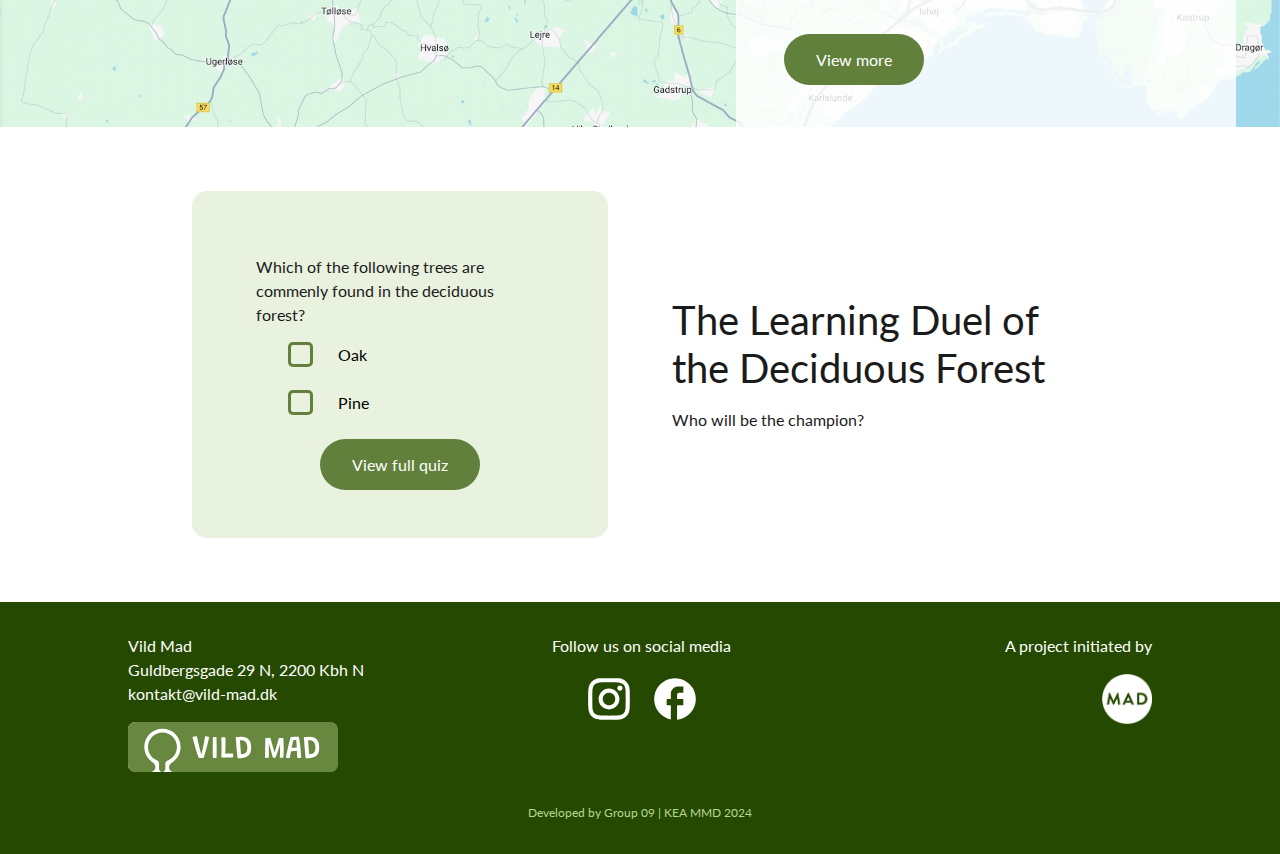
==== commit fc946922: "tilføjelse af aria og ændring til p i template" ====
--- a/index.html
+++ b/index.html
@@ -148,9 +148,9 @@
   <template class="ingredient_template">
     <article class="ingredient_article">
       <img class="ingredient_image" src="img/VILDMAD_RV_Ramslog_02.jpg" alt="Image of ingredient" />
-      <h4 class="ingredient_name">Name</h4>
+      <p class="ingredient_name">Name</p>
 
-      <a class="ingredient_link" href="singleview.html"></a>
+      <a class="ingredient_link" href="singleview.html" aria-label="link to ingredients"></a>
     </article>
   </template>
 
--- a/css/general.css
+++ b/css/general.css
@@ -15,7 +15,7 @@
   --white: #ffffff;
   --green_1: #e9f1df;
   --green_2: #b8d593;
-  --green_3: #688840;
+  --green_3: #61803c;
   --green_4: #254900;
 }
 
@@ -85,6 +85,21 @@
 .img_hero {
   border-radius: 0;
   filter: brightness(70%);
+}
+
+/***********************************  Icons  ***********************************/
+
+.ingrdient_icon {
+  width: 30px;
+  height: auto;
+}
+
+.ingredient_info_1,
+.ingredient_info_2 {
+  display: flex;
+  flex-direction: row;
+  gap: var(--gap_s);
+  align-items: flex-start;
 }
 
 /***********************************  LINKS + BUTTONS  ***********************************/
